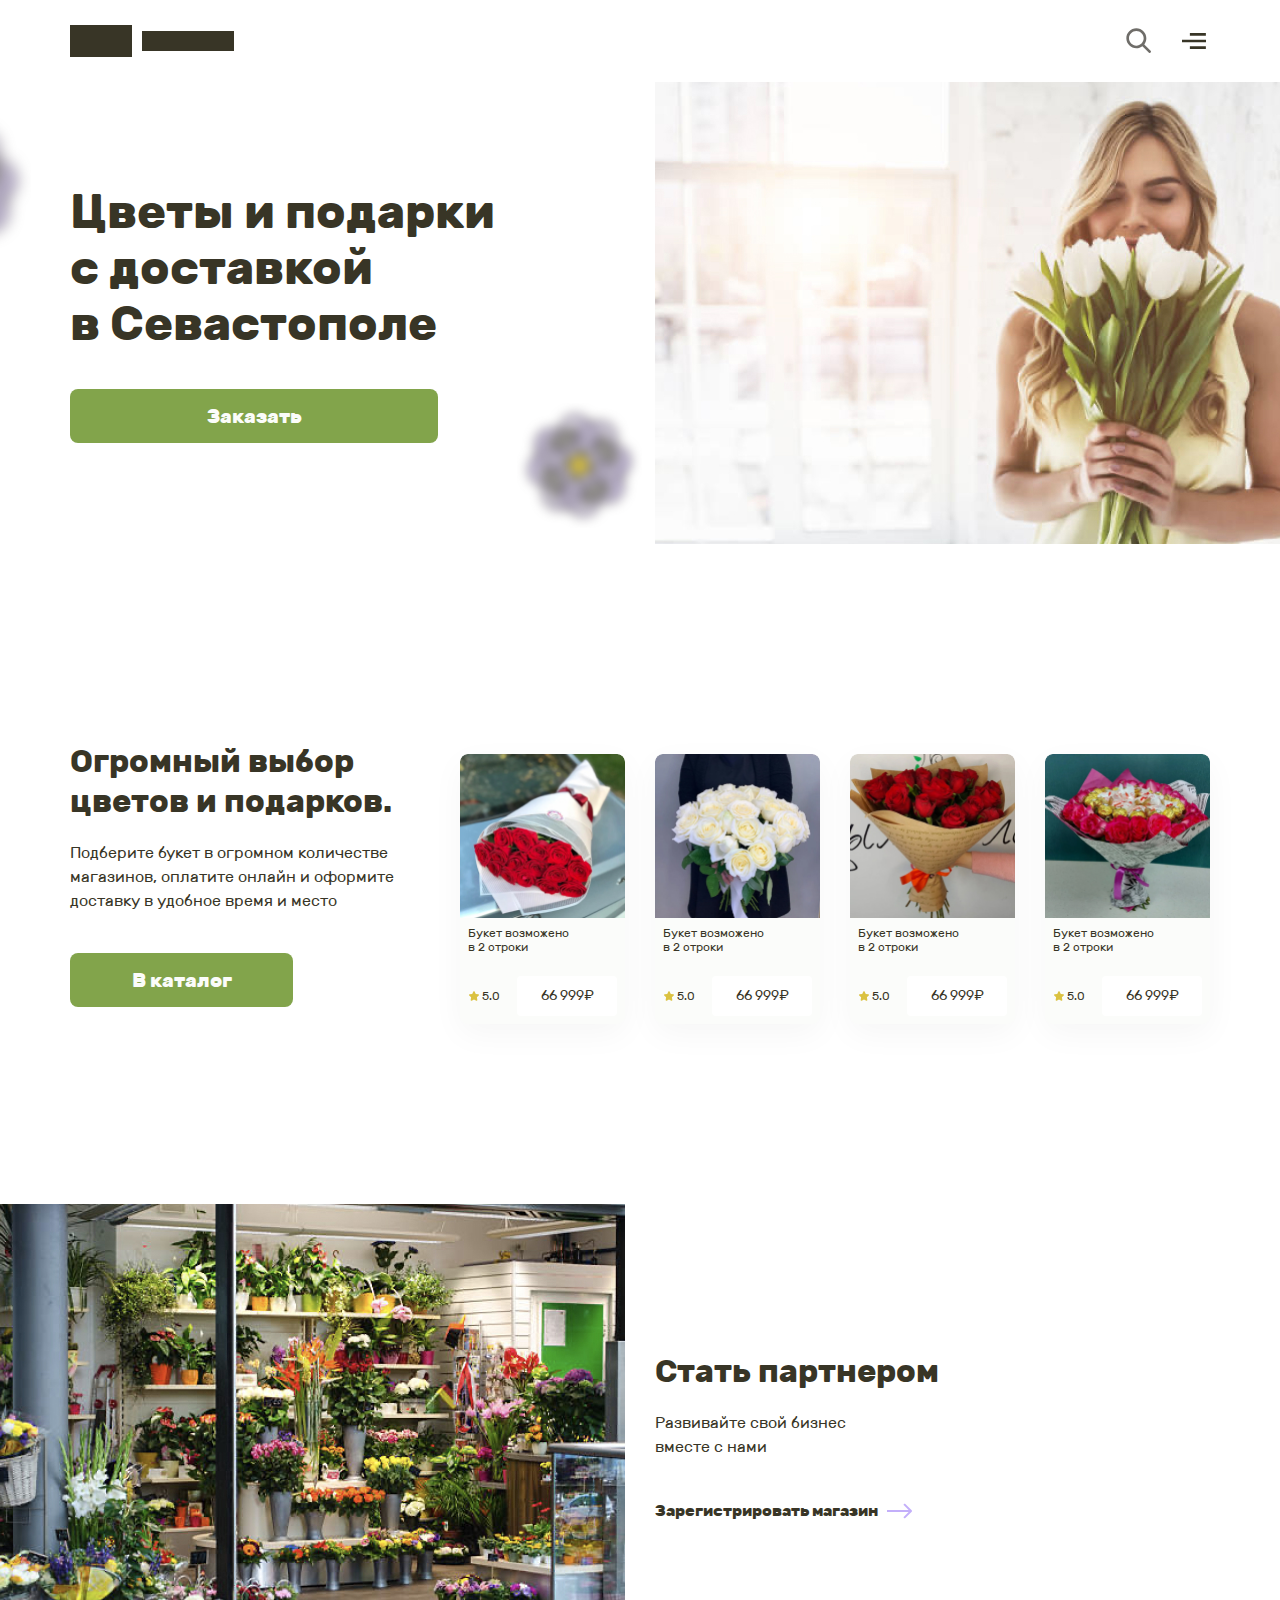
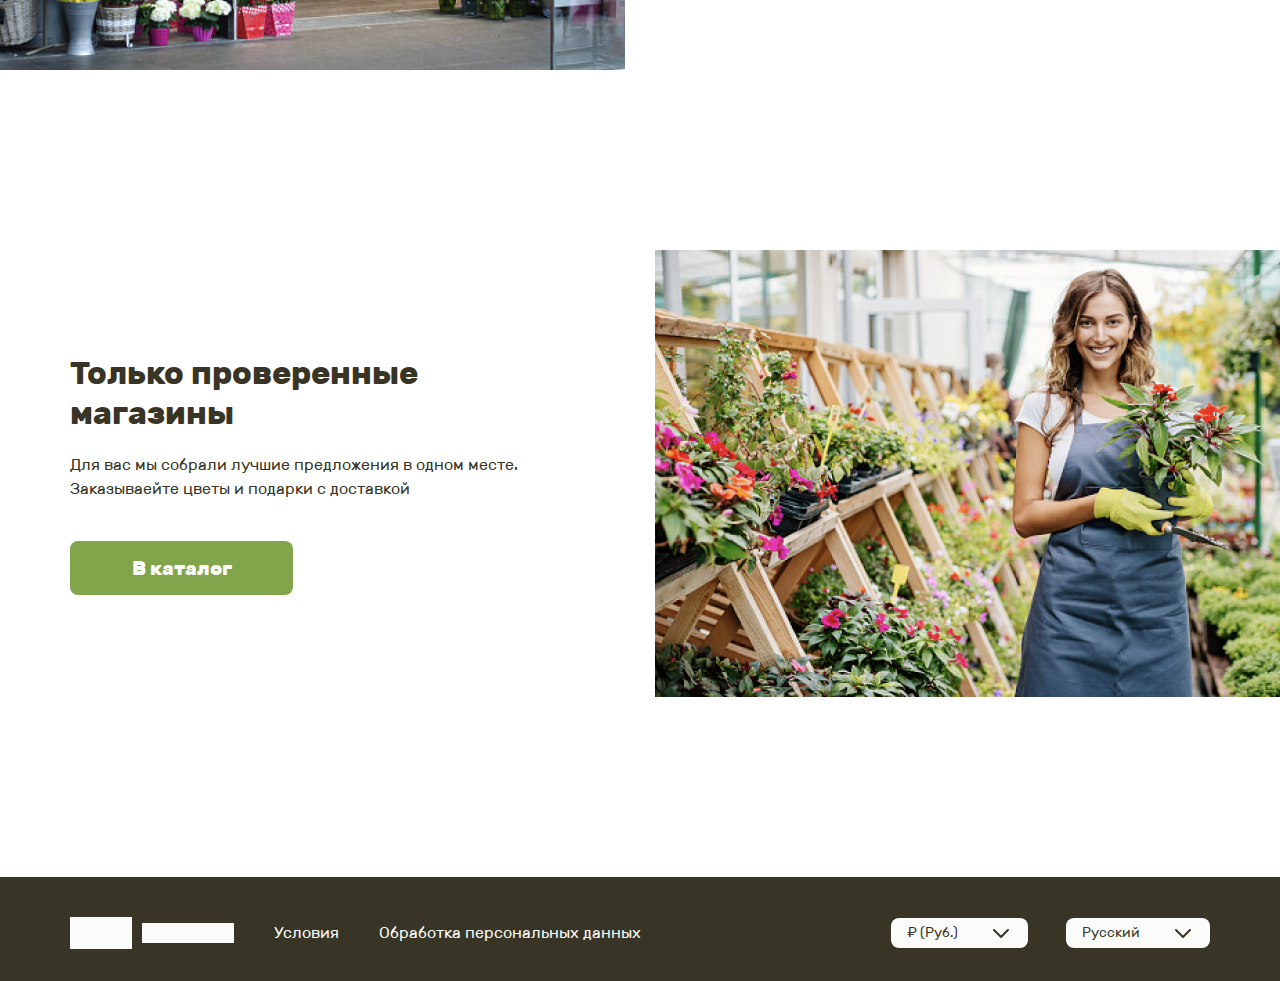
==== index.html @ 06a358cb "Add files via upload" ====
<!DOCTYPE html>
<!--[if lt IE 7]><html lang="ru" class="lt-ie9 lt-ie8 lt-ie7"><![endif]-->
<!--[if IE 7]><html lang="ru" class="lt-ie9 lt-ie8"><![endif]-->
<!--[if IE 8]><html lang="ru" class="lt-ie9"><![endif]-->
<!--[if gt IE 8]><!-->
<html lang="ru">
<!--<![endif]-->
<head>
	<meta charset="utf-8" />
	<title>Заголовок</title>
	<meta name="description" content="" />
	<meta http-equiv="X-UA-Compatible" content="IE=edge" />
	<meta name="viewport" content="width=device-width, initial-scale=1.0" />
	<meta name="format-detection" content="telephone=no" />
	<link rel="shortcut icon" href="favicon.png" />
	<link rel="stylesheet" href="libs/bootstrap/bootstrap-grid.css" />
	<link rel="stylesheet" href="libs/fontawesome-free-5.12.0-web/css/all.min.css" />
	<link rel="stylesheet" href="libs/ion.rangeSlider-master/css/ion.rangeSlider.min.css" />
	<link rel="stylesheet" href="libs/fancybox/jquery.fancybox.css" />
	<link rel="stylesheet" href="libs/slick-1.5.9/slick/slick.css" />
	<link rel="stylesheet" href="libs/slick-1.5.9/slick/slick-theme.css" />
	<link rel="stylesheet" href="css/fonts.css" />
	<link rel="stylesheet" href="css/main.css?ver=1.1" />
	<link rel="stylesheet" href="css/media.css?ver=1.1" />
</head>
<body>

	<div class="wrapper">

		<header class="header">
			<div class="container">
				<div class="header__wrap">
					<a href="#" class="logo">
						<img src="img/logo.svg" alt="alt">
					</a>
					<div class="header__right">
						<div class="search-form">
							<button class="btn-search"></button>
							<input type="text" placeholder="Поиск" required="required">
						</div>
						<a href="#" class="btn-menu"></a>
						<div class="modal-menu">
							<div class="modal-menu__close"></div>
							<div class="modal-menu__title">Клиент</div>
							<a href="#" class="modal-menu__link"><img src="img/ic_user.svg" alt="alt">Войти/ зарегистрироваться</a>
							<div class="modal-menu__title">Магазин</div>
							<a href="#" class="modal-menu__link"><img src="img/ic_shop.svg" alt="alt">Войти как магазин</a>
							<div class="modal-menu__bottom">
								<select>
									<option value="1">₽ (Руб.)</option>
									<option value="1">$ (Дол.)</option>
									<option value="1">₽ (Руб.)</option>
									<option value="1">$ (Дол.)</option>
								</select>
								<select>
									<option value="1">Русский</option>
									<option value="1">English</option>
									<option value="1">Русский</option>
									<option value="1">English</option>
								</select>
							</div>
						</div>
					</div>
				</div>
			</div>
		</header>

		<div class="billbord">
			<div class="container">
				<div class="flower-bg">
					<img src="img/fl.svg" alt="alt">
				</div>
				<div class="row align-items-center">
					<div class="col-lg-6">
						<h1 class="title-big">Цветы и подарки с доставкой в Севастополе</h1>
						<a href="#" class="btn-main">Заказать</a>
						<div class="flower-bg flower-bg_min">
							<img src="img/fl.svg" alt="alt">
						</div>
					</div>
					<div class="col-lg-6">
						<div class="image-right">
							<img src="img/billbord.jpg" alt="alt">
						</div>
					</div>
				</div>
			</div>
		</div>

		<div class="catalog-min section-main">
			<div class="container">
				<div class="row align-items-center">
					<div class="col-lg-4">
						<h2 class="title-section">Огромный выбор цветов и подарков.</h2>
						<div class="text-section">
							<p>Подберите букет в огромном количестве магазинов, оплатите онлайн и оформите доставку в удобное время и место</p>
						</div>
						<a href="#" class="btn-main">В каталог</a>
					</div>
					<div class="col-lg-8">
						<div class="row row_catalog">
							<div class="col-lg-3 col-6">
								<a href="#" class="item-catalog">
									<span class="item-catalog__image">
										<img src="img/catalog1.jpg" alt="alt">
									</span>
									<span class="item-catalog__content">
										<span class="item-catalog__title">Букет возможено в 2 строки</span>
										<span class="item-catalog__bottom">
											<span class="item-catalog__rating"><img src="img/star.svg" alt="alt">5.0</span>
											<span class="item-catalog__price">66 999₽</span>
										</span>
									</span>
								</a>
							</div>
							<div class="col-lg-3 col-6">
								<a href="#" class="item-catalog">
									<span class="item-catalog__image">
										<img src="img/catalog2.jpg" alt="alt">
									</span>
									<span class="item-catalog__content">
										<span class="item-catalog__title">Букет возможено в 2 строки</span>
										<span class="item-catalog__bottom">
											<span class="item-catalog__rating"><img src="img/star.svg" alt="alt">5.0</span>
											<span class="item-catalog__price">66 999₽</span>
										</span>
									</span>
								</a>
							</div>
							<div class="col-lg-3 col-6">
								<a href="#" class="item-catalog">
									<span class="item-catalog__image">
										<img src="img/catalog3.jpg" alt="alt">
									</span>
									<span class="item-catalog__content">
										<span class="item-catalog__title">Букет возможено в 2 строки</span>
										<span class="item-catalog__bottom">
											<span class="item-catalog__rating"><img src="img/star.svg" alt="alt">5.0</span>
											<span class="item-catalog__price">66 999₽</span>
										</span>
									</span>
								</a>
							</div>
							<div class="col-lg-3 col-6">
								<a href="#" class="item-catalog">
									<span class="item-catalog__image">
										<img src="img/catalog4.jpg" alt="alt">
									</span>
									<span class="item-catalog__content">
										<span class="item-catalog__title">Букет возможено в 2 строки</span>
										<span class="item-catalog__bottom">
											<span class="item-catalog__rating"><img src="img/star.svg" alt="alt">5.0</span>
											<span class="item-catalog__price">66 999₽</span>
										</span>
									</span>
								</a>
							</div>
						</div>
					</div>
				</div>
			</div>
		</div>

		<div class="partners section-main">
			<div class="container">
				<div class="row align-items-center">
					<div class="col-lg-6">
						<div class="image-left">
							<img src="img/section3.jpg" alt="alt">
						</div>
					</div>
					<div class="col-lg-6">
						<div class="title-section">Стать партнером</div>
						<div class="text-section">
							<p>Развивайте свой бизнес вместе с нами</p>
						</div>
						<a href="#" class="link-more">Зарегистрировать магазин <img src="img/arrow_right.svg" alt="alt"></a>
					</div>
				</div>
			</div>
		</div>

		<div class="shops section-main">
			<div class="container">
				<div class="row align-items-center">
					<div class="col-lg-6">
						<div class="title-section">Только проверенные магазины</div>
						<div class="text-section">
							<p>Для вас мы собрали лучшие предложения в одном месте. Заказываейте цветы и подарки с доставкой</p>
						</div>
						<a href="#" class="btn-main">В каталог</a>
					</div>
					<div class="col-lg-6">
						<div class="image-right">
							<img src="img/section4.jpg" alt="alt">
						</div>
					</div>
				</div>
			</div>
		</div>

		<footer class="footer">
			<div class="container">
				<div class="footer__wrap">
					<div class="footer__left">
						<a href="#" class="logo">
							<img src="img/logo2.svg" alt="alt">
						</a>
						<ul class="footer__nav">
							<li><a href="#">Условия</a></li>
							<li><a href="#">Обработка персональных данных</a></li>
						</ul>
					</div>
					<div class="footer__right">
						<select>
							<option value="1">₽ (Руб.)</option>
							<option value="1">$ (Дол.)</option>
							<option value="1">₽ (Руб.)</option>
							<option value="1">$ (Дол.)</option>
						</select>
						<select>
							<option value="1">Русский</option>
							<option value="1">English</option>
							<option value="1">Русский</option>
							<option value="1">English</option>
						</select>
					</div>
				</div>
			</div>
		</footer>
		
	</div>

	<!--[if lt IE 9]>
	<script src="libs/html5shiv/es5-shim.min.js"></script>
	<script src="libs/html5shiv/html5shiv.min.js"></script>
	<script src="libs/html5shiv/html5shiv-printshiv.min.js"></script>
	<script src="libs/respond/respond.min.js"></script>
<![endif]-->
<script src="libs/jquery/jquery-1.11.1.min.js"></script>
<script src="libs/jquery-mousewheel/jquery.mousewheel.min.js"></script>
<script src="libs/fancybox/jquery.fancybox.pack.js"></script>
<script src="libs/slick-1.5.9/slick/slick.min.js"></script>
<script src="libs/scroll2id/PageScroll2id.min.js"></script>
<script src="libs/mask/jquery.maskedinput.js"></script>
<script src="libs/ion.rangeSlider-master/js/ion.rangeSlider.min.js"></script>
<script src="libs/jQueryFormStyler-master/jquery.formstyler.min.js"></script>
<script src="js/common.js?ver=1.1"></script>
<!-- Yandex.Metrika counter --><!-- /Yandex.Metrika counter -->
<!-- Google Analytics counter --><!-- /Google Analytics counter -->
</body>
</html>
---- libs/ion.rangeSlider-master/css/ion.rangeSlider.min.css ----
/*!Ion.RangeSlider, 2.3.1, © Denis Ineshin, 2010 - 2019, IonDen.com, Build date: 2019-12-19 16:51:02*/.irs{position:relative;display:block;-webkit-touch-callout:none;-webkit-user-select:none;-khtml-user-select:none;-moz-user-select:none;-ms-user-select:none;user-select:none;font-size:12px;font-family:Arial,sans-serif}.irs-line{position:relative;display:block;overflow:hidden;outline:none !important}.irs-bar{position:absolute;display:block;left:0;width:0}.irs-shadow{position:absolute;display:none;left:0;width:0}.irs-handle{position:absolute;display:block;box-sizing:border-box;cursor:default;z-index:1}.irs-handle.type_last{z-index:2}.irs-min,.irs-max{position:absolute;display:block;cursor:default}.irs-min{left:0}.irs-max{right:0}.irs-from,.irs-to,.irs-single{position:absolute;display:block;top:0;left:0;cursor:default;white-space:nowrap}.irs-grid{position:absolute;display:none;bottom:0;left:0;width:100%;height:20px}.irs-with-grid .irs-grid{display:block}.irs-grid-pol{position:absolute;top:0;left:0;width:1px;height:8px;background:#000}.irs-grid-pol.small{height:4px}.irs-grid-text{position:absolute;bottom:0;left:0;white-space:nowrap;text-align:center;font-size:9px;line-height:9px;padding:0 3px;color:#000}.irs-disable-mask{position:absolute;display:block;top:0;left:-1%;width:102%;height:100%;cursor:default;background:rgba(0,0,0,0);z-index:2}.lt-ie9 .irs-disable-mask{background:#000;filter:alpha(opacity=0);cursor:not-allowed}.irs-disabled{opacity:.4}.irs-hidden-input{position:absolute !important;display:block !important;top:0 !important;left:0 !important;width:0 !important;height:0 !important;font-size:0 !important;line-height:0 !important;padding:0 !important;margin:0 !important;overflow:hidden;outline:none !important;z-index:-9999 !important;background:none !important;border-style:solid !important;border-color:transparent !important}.irs--flat{height:40px}.irs--flat.irs-with-grid{height:60px}.irs--flat .irs-line{top:25px;height:12px;background-color:#e1e4e9;border-radius:4px}.irs--flat .irs-bar{top:25px;height:12px;background-color:#ed5565}.irs--flat .irs-bar--single{border-radius:4px 0 0 4px}.irs--flat .irs-shadow{height:1px;bottom:16px;background-color:#e1e4e9}.irs--flat .irs-handle{top:22px;width:16px;height:18px;background-color:transparent}.irs--flat .irs-handle>i:first-child{position:absolute;display:block;top:0;left:50%;width:2px;height:100%;margin-left:-1px;background-color:#da4453}.irs--flat .irs-handle.state_hover>i:first-child,.irs--flat .irs-handle:hover>i:first-child{background-color:#a43540}.irs--flat .irs-min,.irs--flat .irs-max{top:0;padding:1px 3px;color:#999;font-size:10px;line-height:1.333;text-shadow:none;background-color:#e1e4e9;border-radius:4px}.irs--flat .irs-from,.irs--flat .irs-to,.irs--flat .irs-single{color:white;font-size:10px;line-height:1.333;text-shadow:none;padding:1px 5px;background-color:#ed5565;border-radius:4px}.irs--flat .irs-from:before,.irs--flat .irs-to:before,.irs--flat .irs-single:before{position:absolute;display:block;content:"";bottom:-6px;left:50%;width:0;height:0;margin-left:-3px;overflow:hidden;border:3px solid transparent;border-top-color:#ed5565}.irs--flat .irs-grid-pol{background-color:#e1e4e9}.irs--flat .irs-grid-text{color:#999}.irs--big{height:55px}.irs--big.irs-with-grid{height:70px}.irs--big .irs-line{top:33px;height:12px;background-color:white;background:linear-gradient(to bottom, #ddd -50%, white 150%);border:1px solid #ccc;border-radius:12px}.irs--big .irs-bar{top:33px;height:12px;background-color:#92bce0;border:1px solid #428bca;background:linear-gradient(to bottom, #ffffff 0%, #428bca 30%, #b9d4ec 100%);box-shadow:inset 0 0 1px 1px rgba(255,255,255,0.5)}.irs--big .irs-bar--single{border-radius:12px 0 0 12px}.irs--big .irs-shadow{height:1px;bottom:16px;background-color:rgba(66,139,202,0.5)}.irs--big .irs-handle{top:25px;width:30px;height:30px;border:1px solid rgba(0,0,0,0.3);background-color:#cbcfd5;background:linear-gradient(to bottom, white 0%, #B4B9BE 30%, white 100%);box-shadow:1px 1px 2px rgba(0,0,0,0.2),inset 0 0 3px 1px white;border-radius:30px}.irs--big .irs-handle.state_hover,.irs--big .irs-handle:hover{border-color:rgba(0,0,0,0.45);background-color:#939ba7;background:linear-gradient(to bottom, white 0%, #919BA5 30%, white 100%)}.irs--big .irs-min,.irs--big .irs-max{top:0;padding:1px 5px;color:white;text-shadow:none;background-color:#9f9f9f;border-radius:3px}.irs--big .irs-from,.irs--big .irs-to,.irs--big .irs-single{color:white;text-shadow:none;padding:1px 5px;background-color:#428bca;background:linear-gradient(to bottom, #428bca 0%, #3071a9 100%);border-radius:3px}.irs--big .irs-grid-pol{background-color:#428bca}.irs--big .irs-grid-text{color:#428bca}.irs--modern{height:55px}.irs--modern.irs-with-grid{height:55px}.irs--modern .irs-line{top:25px;height:5px;background-color:#d1d6e0;background:linear-gradient(to bottom, #e0e4ea 0%, #d1d6e0 100%);border:1px solid #a3adc1;border-bottom-width:0;border-radius:5px}.irs--modern .irs-bar{top:25px;height:5px;background:#20b426;background:linear-gradient(to bottom, #20b426 0%, #18891d 100%)}.irs--modern .irs-bar--single{border-radius:5px 0 0 5px}.irs--modern .irs-shadow{height:1px;bottom:21px;background-color:rgba(209,214,224,0.5)}.irs--modern .irs-handle{top:37px;width:12px;height:13px;border:1px solid #a3adc1;border-top-width:0;box-shadow:1px 1px 1px rgba(0,0,0,0.1);border-radius:0 0 3px 3px}.irs--modern .irs-handle>i:nth-child(1){position:absolute;display:block;top:-4px;left:1px;width:6px;height:6px;border:1px solid #a3adc1;background:white;transform:rotate(45deg)}.irs--modern .irs-handle>i:nth-child(2){position:absolute;display:block;box-sizing:border-box;top:0;left:0;width:10px;height:12px;background:#e9e6e6;background:linear-gradient(to bottom, white 0%, #e9e6e6 100%);border-radius:0 0 3px 3px}.irs--modern .irs-handle>i:nth-child(3){position:absolute;display:block;box-sizing:border-box;top:3px;left:3px;width:4px;height:5px;border-left:1px solid #a3adc1;border-right:1px solid #a3adc1}.irs--modern .irs-handle.state_hover,.irs--modern .irs-handle:hover{border-color:#7685a2;background:#c3c7cd;background:linear-gradient(to bottom, #ffffff 0%, #919ba5 30%, #ffffff 100%)}.irs--modern .irs-handle.state_hover>i:nth-child(1),.irs--modern .irs-handle:hover>i:nth-child(1){border-color:#7685a2}.irs--modern .irs-handle.state_hover>i:nth-child(3),.irs--modern .irs-handle:hover>i:nth-child(3){border-color:#48536a}.irs--modern .irs-min,.irs--modern .irs-max{top:0;font-size:10px;line-height:1.333;text-shadow:none;padding:1px 5px;color:white;background-color:#d1d6e0;border-radius:5px}.irs--modern .irs-from,.irs--modern .irs-to,.irs--modern .irs-single{font-size:10px;line-height:1.333;text-shadow:none;padding:1px 5px;background-color:#20b426;color:white;border-radius:5px}.irs--modern .irs-from:before,.irs--modern .irs-to:before,.irs--modern .irs-single:before{position:absolute;display:block;content:"";bottom:-6px;left:50%;width:0;height:0;margin-left:-3px;overflow:hidden;border:3px solid transparent;border-top-color:#20b426}.irs--modern .irs-grid{height:25px}.irs--modern .irs-grid-pol{background-color:#dedede}.irs--modern .irs-grid-text{color:silver;font-size:13px}.irs--sharp{height:50px;font-size:12px;line-height:1}.irs--sharp.irs-with-grid{height:57px}.irs--sharp .irs-line{top:30px;height:2px;background-color:black;border-radius:2px}.irs--sharp .irs-bar{top:30px;height:2px;background-color:#ee22fa}.irs--sharp .irs-bar--single{border-radius:2px 0 0 2px}.irs--sharp .irs-shadow{height:1px;bottom:21px;background-color:rgba(0,0,0,0.5)}.irs--sharp .irs-handle{top:25px;width:10px;height:10px;background-color:#a804b2}.irs--sharp .irs-handle>i:first-child{position:absolute;display:block;top:100%;left:0;width:0;height:0;border:5px solid transparent;border-top-color:#a804b2}.irs--sharp .irs-handle.state_hover,.irs--sharp .irs-handle:hover{background-color:black}.irs--sharp .irs-handle.state_hover>i:first-child,.irs--sharp .irs-handle:hover>i:first-child{border-top-color:black}.irs--sharp .irs-min,.irs--sharp .irs-max{color:white;font-size:14px;line-height:1;top:0;padding:3px 4px;opacity:.4;background-color:#a804b2;border-radius:2px}.irs--sharp .irs-from,.irs--sharp .irs-to,.irs--sharp .irs-single{font-size:14px;line-height:1;text-shadow:none;padding:3px 4px;background-color:#a804b2;color:white;border-radius:2px}.irs--sharp .irs-from:before,.irs--sharp .irs-to:before,.irs--sharp .irs-single:before{position:absolute;display:block;content:"";bottom:-6px;left:50%;width:0;height:0;margin-left:-3px;overflow:hidden;border:3px solid transparent;border-top-color:#a804b2}.irs--sharp .irs-grid{height:25px}.irs--sharp .irs-grid-pol{background-color:#dedede}.irs--sharp .irs-grid-text{color:silver;font-size:13px}.irs--round{height:50px}.irs--round.irs-with-grid{height:65px}.irs--round .irs-line{top:36px;height:4px;background-color:#dee4ec;border-radius:4px}.irs--round .irs-bar{top:36px;height:4px;background-color:#006cfa}.irs--round .irs-bar--single{border-radius:4px 0 0 4px}.irs--round .irs-shadow{height:4px;bottom:21px;background-color:rgba(222,228,236,0.5)}.irs--round .irs-handle{top:26px;width:24px;height:24px;border:4px solid #006cfa;background-color:white;border-radius:24px;box-shadow:0 1px 3px rgba(0,0,255,0.3)}.irs--round .irs-handle.state_hover,.irs--round .irs-handle:hover{background-color:#f0f6ff}.irs--round .irs-min,.irs--round .irs-max{color:#333;font-size:14px;line-height:1;top:0;padding:3px 5px;background-color:rgba(0,0,0,0.1);border-radius:4px}.irs--round .irs-from,.irs--round .irs-to,.irs--round .irs-single{font-size:14px;line-height:1;text-shadow:none;padding:3px 5px;background-color:#006cfa;color:white;border-radius:4px}.irs--round .irs-from:before,.irs--round .irs-to:before,.irs--round .irs-single:before{position:absolute;display:block;content:"";bottom:-6px;left:50%;width:0;height:0;margin-left:-3px;overflow:hidden;border:3px solid transparent;border-top-color:#006cfa}.irs--round .irs-grid{height:25px}.irs--round .irs-grid-pol{background-color:#dedede}.irs--round .irs-grid-text{color:silver;font-size:13px}.irs--square{height:50px}.irs--square.irs-with-grid{height:60px}.irs--square .irs-line{top:31px;height:4px;background-color:#dedede}.irs--square .irs-bar{top:31px;height:4px;background-color:black}.irs--square .irs-shadow{height:2px;bottom:21px;background-color:#dedede}.irs--square .irs-handle{top:25px;width:16px;height:16px;border:3px solid black;background-color:white;-webkit-transform:rotate(45deg);-ms-transform:rotate(45deg);transform:rotate(45deg)}.irs--square .irs-handle.state_hover,.irs--square .irs-handle:hover{background-color:#f0f6ff}.irs--square .irs-min,.irs--square .irs-max{color:#333;font-size:14px;line-height:1;top:0;padding:3px 5px;background-color:rgba(0,0,0,0.1)}.irs--square .irs-from,.irs--square .irs-to,.irs--square .irs-single{font-size:14px;line-height:1;text-shadow:none;padding:3px 5px;background-color:black;color:white}.irs--square .irs-grid{height:25px}.irs--square .irs-grid-pol{background-color:#dedede}.irs--square .irs-grid-text{color:silver;font-size:11px}
---- css/fonts.css ----
@font-face {
font-family: 'Rubik';
src: url('../fonts/Rubik-Regular.eot');
src: url('../fonts/Rubik-Regular.eot?#iefix') format('embedded-opentype'),
url('../fonts/Rubik-Regular.woff') format('woff'),
url('../fonts/Rubik-Regular.ttf') format('truetype');
font-weight: normal;
font-style: normal;
}
@font-face {
font-family: 'Rubik';
src: url('../fonts/Rubik-Light.eot');
src: url('../fonts/Rubik-Light.eot?#iefix') format('embedded-opentype'),
url('../fonts/Rubik-Light.woff') format('woff'),
url('../fonts/Rubik-Light.ttf') format('truetype');
font-weight: 300;
font-style: normal;
}
@font-face {
font-family: 'Rubik';
src: url('../fonts/Rubik-Medium.eot');
src: url('../fonts/Rubik-Medium.eot?#iefix') format('embedded-opentype'),
url('../fonts/Rubik-Medium.woff') format('woff'),
url('../fonts/Rubik-Medium.ttf') format('truetype');
font-weight: 500;
font-style: normal;
}
@font-face {
font-family: 'Rubik';
src: url('../fonts/Rubik-Bold.eot');
src: url('../fonts/Rubik-Bold.eot?#iefix') format('embedded-opentype'),
url('../fonts/Rubik-Bold.woff') format('woff'),
url('../fonts/Rubik-Bold.ttf') format('truetype');
font-weight: 700;
font-style: normal;
}

@font-face {
font-family: 'Rubik';
src: url('../fonts/Rubik-Black.eot');
src: url('../fonts/Rubik-Black.eot?#iefix') format('embedded-opentype'),
url('../fonts/Rubik-Black.woff') format('woff'),
url('../fonts/Rubik-Black.ttf') format('truetype');
font-weight: 800;
font-style: normal;
}
---- css/main.css ----
*::-webkit-input-placeholder {
	color: #666;
	opacity: 1;
}
*:-moz-placeholder {
	color: #666;
	opacity: 1;
}
*::-moz-placeholder {
	color: #666;
	opacity: 1;
}
*:-ms-input-placeholder {
	color: #666;
	opacity: 1;
}

body input:focus:required:invalid,
body textarea:focus:required:invalid {
	
}
body input:required:valid,
body textarea:required:valid {
	
}
body {
	font-family: 'Rubik';
	font-size: 16px; 
	line-height: 24px;
color: #383526;
	overflow-x: hidden;
	margin: 0;
	background-color: #fff;
}
button {
	cursor: pointer;
}
h1,h2,h3,h4,h5,h6 {
	padding: 0;
	margin: 0;
	font-weight: normal;
}
.wrapper {
	overflow: hidden;
}
a {
	text-decoration: none;
	outline: none;
}
* {
	outline: none !important;
}
ul {
	padding: 0;
	margin: 0;
}
ul li {
	list-style-type: none;
	outline: none;
}
img {
	outline: none;
	display: block;
}
p {
	padding: 0;
	margin: 0;
}

.title-big {
	font-size: 48px;
line-height: 56px;
font-weight: 700;
}
.btn-main {
	font-size: 20px;
line-height: 28px;
color: #FBFCFA;
font-weight: 700;
border: none;
min-width: 223px;
font-family: 'Rubik';
	height: 54px;
	padding: 0 40px;
	display: inline-flex;
	align-items: center;
	justify-content: center;
	text-align: center;
	background-color: #82A44B;
	transition: all 0.3s;
	border-radius: 8px;
}
.btn-main:hover {
	    background-color: #587825;
}
.billbord .btn-main {
	width: 368px;
	margin-top: 37px;
	max-width: 100%;
}
.logo {
	display: inline-block;
}
.logo img {
	max-width: 164px;
	height: auto;
	display: block;
}
.header {
	padding: 25px 0;
}
.header__wrap {
	display: flex;
	align-items: center;
	justify-content: space-between;
}
.btn-search {
	width: 32px;
	height: 32px;
	background-color: transparent;
	border: none;
	display: inline-block;
	background-image: url(../img/search.svg);
	background-repeat: no-repeat;
	background-position: center;
}
.btn-menu {
	width: 32px;
	height: 32px;
	margin-left: 23px;
	background-image: url(../img/menu.svg);
	background-repeat: no-repeat;
	background-position: center;
}
.header__right {
	display: flex;
	align-items: center;
	justify-content: flex-end;
}
.billbord .container {
	position: relative;
}
.flower-bg {
	position: absolute;
	right: 100%;
top: 25px;
    margin-right: 24px;
    z-index: -1;
}
.flower-bg_min {
    right: -18px;
    bottom: -101px;
	top: auto;
	transform: scale(0.8);
	margin: 0;
}
.section-main {
	padding-top: 180px;
}
.title-section {
	font-size: 32px;
line-height: 40px;
margin-bottom: 20px;
font-weight: 700;
}
.item-catalog {
		font-size: 12px;
line-height: 14px;
	display: block;
	min-height: 100%;
	background: #FBFCFA;
	border-radius: 8px;
	color: #383526;
	box-shadow: 0px 10px 33px rgba(0, 0, 0, 0.04);
	transition: all 0.3s;
}
.item-catalog:hover {
	background-color: #fff;
	box-shadow: 0px 10px 33px rgba(0, 0, 0, 0.1);
}
.item-catalog__image {
	height: 164px;
	display: block;
	border-radius: 8px 8px 0px 0px;
}
.item-catalog__image img {
	width: 100%;
	height: 100%;
	object-fit: cover;
	border-radius: 8px 8px 0px 0px;
	font-family: 'object-fit: cover;';
	-webkit-transition: all 0.3s; 
	-o-transition: all 0.3s;
	transition: all 0.3s;
}
.item-catalog__content {
	padding: 8px;
	display: block;
}
.item-catalog__title {
margin-bottom: 22px;
	display: block;
}
.item-catalog__rating {
display: flex;
align-items: center;
}
.item-catalog__rating img {
	margin-right: 2px;
}
.item-catalog__price {
	font-size: 14px;
line-height: 14px;
width: 100px;
height: 40px;
text-align: center;
background: #FFFFFF;
border-radius: 4px;
display: inline-flex;
align-items: center;
justify-content: center;
text-align: center;
}
.item-catalog__bottom {
	display: flex;
	align-items: center;
	justify-content: space-between;
}
.row_catalog > div {
	margin-top: 30px;
}
.image-left {
	display: flex;
	justify-content: flex-end;
}
.link-more {
	font-weight: 700;
	color: #383526;
	transition: all 0.3s;
	display: inline-flex;
	align-items: center;
}
.link-more img {
	margin-left: 9px;
	transition: all 0.3s;
}
.link-more:hover img {
	transform: translateX(7px);
}
.text-section {
	margin-bottom: 40px;
}
.partners .text-section {
	max-width: 228px;
}
.shops .title-section {
	max-width: 370px;
}
.footer {
	padding-top: 40px;
	padding-bottom: 32px;
	margin-top: 180px;
	color: #FBFCFA;
	background-color: #383526;
}
.footer__wrap {
	display: flex;
	align-items: center;
	justify-content: space-between;
}
.footer__nav {
	display: flex;
	align-items: center;
	flex-wrap: wrap;
}
.footer__nav li {
	margin-left: 40px;
}
.footer__nav a {
color: #FBFCFA;
transition: all 0.3s;
}
.footer__left {
display: flex;
align-items: center;
}
.jq-selectbox__select-text {
	font-size: 14px;
line-height: 14px;
padding: 8px 16px;
padding-right: 70px;
color: #383526;
	background: #FBFCFA;
	cursor: pointer;
border-radius: 8px;
	white-space: nowrap;
}
.jq-selectbox__trigger {
	width: 24px;
	height: 24px;
	right: 15px;
	top: 0;
	bottom: 0;
	margin: auto;
	cursor: pointer;
	background-image: url(../img/arrow.svg);
	position: absolute;
	background-repeat: no-repeat;
	transition: all 0.3s;
}
select {
	opacity: 0;
}
.footer__right .jqselect {
	margin-right: 34px;
}
.footer__right .jqselect:last-child {
	margin-right: 0;
}
.jq-selectbox__dropdown {
	width: 100%;
	font-size: 14px;
	background-color: #fff;
	border-radius: 8px;
	color: #383526;
}
.jq-selectbox__dropdown li {
	padding: 5px 16px;
	cursor: pointer;
}
.search-form {
	width: 32px;
	height: 32px;
	position: relative;
}
.search-form input {
	top: 0;
	right: 0;
	width: 32px;
	height: 32px;
	opacity: 0;
	border: none;
	padding-left: 15px;
	padding-right: 40px;
	border-bottom: 2px solid #6F6D69;
	position: absolute;
	transition: all 0.3s;
}
.search-form .btn-search {
	position: relative;
	z-index: 3;
}
.search-form input:focus,
.search-form .btn-search:focus + input {
	width: 260px;
	opacity: 1;
}
.shops .text-section {
	max-width: 470px;
}
.modal-menu {
	padding: 25px 28px;
	width: 452px;
	font-size: 24px;
line-height: 32px;
	max-width: 100%;
	position: absolute;
	z-index: 10;
	top: 0;
	right: 0;
	display: none;
	background: #FBFCFA;
box-shadow: 0px 0px 20px rgba(0, 0, 0, 0.06), 0px 0px 11.713px rgba(0, 0, 0, 0.0455556), 0px 0px 6.37037px rgba(0, 0, 0, 0.0364444), 0px 0px 3.25px rgba(0, 0, 0, 0.03), 0px 0px 1.62963px rgba(0, 0, 0, 0.0235556), 0px 0px 0.787037px rgba(0, 0, 0, 0.0144444);
}
.header__wrap {
	position: relative;
}
.modal-menu__title {
margin-bottom: 16px;
margin-top: 32px;
font-weight: 700;
color: #6F6D69;
}
.modal-menu__link {
	color: #383526;
	font-weight: 700;
	display: inline-flex;
	align-items: center;
}
.modal-menu__link img {
	margin-right: 8px;
}
.modal-menu .jq-selectbox__select-text {
	color: #FBFCFA;
	background: #383526;
}
.modal-menu .jq-selectbox__trigger {
	background-image: url(../img/arrow2.svg);
}
.modal-menu__bottom {
	margin-top: 100px;
	max-width: 360px;
	display: flex;
	align-items: center;
	justify-content: space-between;
}
.modal-menu__close {
	width: 32px;
	height: 32px;
	background-image: url(../img/close.svg);
	background-repeat: no-repeat;
	background-position: center;
	cursor: pointer;
}
.modal-menu .jq-selectbox__dropdown {
	background-color: #383526;
	color: #fff;
}
.sidebar-filter {
	padding: 24px 16px;
	background: #FBFCFA;
box-shadow: 0px 0px 20px rgba(0, 0, 0, 0.06), 0px 0px 11.713px rgba(0, 0, 0, 0.0455556), 0px 0px 6.37037px rgba(0, 0, 0, 0.0364444), 0px 0px 3.25px rgba(0, 0, 0, 0.03), 0px 0px 1.62963px rgba(0, 0, 0, 0.0235556), 0px 0px 0.787037px rgba(0, 0, 0, 0.0144444);
border-radius: 8px;
}
.catalog {
	padding-top: 50px;
}
.catalog .item-catalog__image {
	height: 238px;
}
.catalog .row_catalog {
	margin: 0 -12px;
}
.catalog .row_catalog > div {
	padding: 0 12px;
	margin-bottom: 30px;
	margin-top: 0;
}
.tabs-sidebar {
	font-size: 24px;
line-height: 32px;
margin-bottom: 32px;
font-weight: 700;
border-bottom: 1px solid #383526;
display: flex;
align-items: center;
text-align: center;
}
.tabs-sidebar li {
	flex: 1;
}
.tabs-sidebar a {
	padding-bottom: 10px;
	color: #6F6D69;
	display: block;
	transition: all 0.3s;
}
.tabs-sidebar .active a,
.tabs-sidebar a:hover {
	color: #383526;
}
.item-filter__head {
	font-weight: 700;
	padding: 4px 14px;
	margin-bottom: 24px;
	border: 1px solid #383526;
border-radius: 8px;
	cursor: pointer;
	display: flex;
	align-items: center;
	justify-content: space-between;
}
.item-filter__arrow {
	width: 24px;
	height: 24px;
	background-image: url(../img/arrow.svg);
	background-repeat: no-repeat;
	transition: all 0.3s;
}
.item-filter.active .item-filter__arrow {
	transform: rotate(180deg);
}
.checkbox label input,
.radio label input {
	position: absolute;
	z-index: -1;
	height: 1px !important;
	width: 1px !important;
	opacity: 0 !important;
	margin: 12px 2px 0 7px !important;
}
.checkbox label span,
.radio label span {
	position: relative;
	padding: 2px 0 0 32px;
	display: flex;
	align-items: center;
	cursor: pointer;
}
.checkbox label span:before,
.radio label span:before {
	content: '';
	position: absolute;
	top: 4px;
	left: 0;
	width: 20px;
	height: 20px;
	border-radius: 50%;
	border: 1.5px solid #383526;
	transition: .2s;
}
.checkbox label span:after,
.radio label span:after {
	content: '';
	position: absolute;
    top: 10px;
    left: 6px;
    width: 8px;
    height: 8px;
	background-color: #fff;
	border-radius: 50%;
	transition: .2s;
}
.checkbox label input:checked + span:before,
.radio label input:checked + span:before {
	background-color: #383526;
}
.checkbox label span:before {
	width: 18px;
	height: 18px;
	background-image: url(../img/check.svg);
	border-radius: 0;
	background-color: transparent !important;
	border: none;
}
.checkbox label span:after {
	width: 18px;
	height: 18px;
	background-image: url(../img/check_active.svg);
	border-radius: 0;
	top: 4px;
	left: 0;
	opacity: 0;
}
.checkbox label input:checked + span::after {
	opacity: 1;
}
.item-filter .checkbox,
.item-filter .radio {
	margin-left: 16px;
	margin-bottom: 15px;
}
.item-filter__buttons {
	margin: 0 -6px;
	padding-top: 14px;
	display: flex;
	align-items: center;
}
.item-filter__buttons .btn-main {
	flex: 1;
	margin: 0 6px;
	font-size: 16px;
	height: 34px;
	padding: 0 10px;
	min-width: initial;
}
.btn-main_page {
	border: 1px solid #718140;
	background-color: #fff;
	color: #718140;
}
.btn-main_page:hover {
	color: #fff;
background: #82A44B;
border-color: #82A44B;
}
.row_types {
	margin: 0 -8px;
}
.row_types > div {
	padding: 0 8px;
}
.item-type__image {
	height: 94px;
	margin-bottom: 10px;
	display: flex;
	align-items: center;
	justify-content: center;
}
.item-type__image img {
	max-width: 100%;
	max-height: 100%;
}
.item-type__content {
	font-size: 10px;
line-height: 12px;
cursor: pointer;
color: #000;
	text-align: center;
	transition: all 0.3s;
}
.item-type__name {
	display: block;
}
.item-type label input {
	position: absolute;
	z-index: -1;
	height: 1px !important;
	width: 1px !important;
	opacity: 0 !important;
	margin: 12px 2px 0 7px !important;
}
.item-type label input:checked + .item-type__content {
	color: #82a44b;
}
.item-type {
	margin-bottom: 20px;
}
.item-filter__content {
	display: none;
}
.range-controls {
	margin-bottom: 15px;
	display: flex;
	align-items: center;
	justify-content: space-between;
}
.input-range {
	width: 45%;
	position: relative;
}
.input-range input {
	padding-left: 40px;
	height: 32px;
	width: 100%;
	background: #FBFCFA;	
	font-weight: 700;
	color: #383526;
	font-family: 'Rubik';
border: 1px solid #383526;
border-radius: 8px;
}
.input-range span {
	color: #6F6D69;
	font-weight: 700;
	    position: absolute;
    top: 0px;
    left: 16px;
    bottom: 0;
    display: flex;
    pointer-events: none;
    align-items: center;
}
.irs--flat .irs-line {
	height: 2px;
}
.irs--flat .irs-bar {
	height: 2px;
	background-color: #000;
}
.irs--flat .irs-handle {
	height: 35px;
	width: 35px;
	background: #FBFCFA;	
	top: 8px;
	border-radius: 50%;
	border: 2px #000 solid;
	cursor: pointer;
}
.irs--flat .irs-handle i {
	display: none !important;
}
.irs--flat .irs-from, .irs--flat .irs-to, .irs--flat .irs-single, .irs--flat .irs-min, .irs--flat .irs-max {
	display: none !important;
}
.radio label span img {
	margin-left: 10px;
	width: 16px;
}
.item-filter {
	margin-bottom: 20px;
}
.item-filter__content {
	padding-bottom: 20px;
}
.bottom-catalog {
	padding-left: 80px;
}
.bottom-catalog .btn-main {
	width: 100%;
}
.pager {
	margin-top: 34px;
	display: flex;
	align-items: center;
	justify-content: center;
}
.page-numbers {
	font-size: 20px;
line-height: 28px;
width: 28px;
height: 28px;
border-radius: 4px;
margin: 0 8px;
display: flex;
align-items: center;
justify-content: center;
text-align: center;
font-weight: 700;
color: #383526;
transition: all 0.3s;
}
.prev.page-numbers:hover,
.next.page-numbers:hover,
.page-numbers:hover,
.page-numbers.current {
background-color: #82A44B;
color: #fff;
}
.prev.page-numbers,
.next.page-numbers {
	width: 27px;
	height: 27px;
	font-size: 15px;
	background-color: #383526;
	border-radius: 50%;
	display: flex;
	align-items: center;
	justify-content: center;
	color: #fff;
}
.prev.page-numbers {
	margin-right: 20px;
}
.next.page-numbers {
	margin-left: 20px;
}
.tab-pane-sidebar {
	display: none;
}
.tab-pane-sidebar:first-child {
	display: block;
}
.slider-for__item {
	height: 694px;
}
.slider-nav__item img,
.slider-for__item img {
	width: 100%;
	height: 100%;
	object-fit: cover;
	font-family: 'object-fit: cover;';
	-webkit-transition: all 0.3s; 
	-o-transition: all 0.3s;
	transition: all 0.3s;
}
.slider-nav__item {
	width: 115px;
height: 115px;
margin: 0 4px;
cursor: pointer;
}
.slider-nav {
	margin: 0 -4px;
	padding-right: 45px;
	margin-top: 12px;
}
.card {
	padding-top: 30px;
}
.title-middle {
	font-size: 24px;
line-height: 32px;
padding-bottom: 16px;
font-weight: 700;
}
.title-min {
	margin-bottom: 15px;
	font-weight: 600;
}
.price-main {
	font-size: 32px;
line-height: 40px;
margin-right: 12px;
font-weight: 700;
}
.card p {
	margin-bottom: 8px;
}
.sale-price {
	top: -3px;
	position: relative;
	color: #6F6D69;
}
.line-price {
	margin-top: 40px;
	margin-bottom: 4px;
	display: flex;
	align-items: flex-end;
	flex-wrap: wrap;
}
.card .title-min {
	margin-top: 15px;
}
.card .title-min:first-of-type {
	margin-top: 0;
}
.row_card .btn-main {
	font-size: 20px;
	padding: 0 10px;
	margin-bottom: 24px;
	width: 100%;
}
.row_card {
	margin-top: 35px;
}
.quantity {
	width: 100%;
	max-width: 210px;
	height: 54px;
background: #FBFCFA;
border: 1px solid #383526;
border-radius: 8px;
	display: flex;
}
.quantity-button {
	width: 45px;
	font-size: 35px;
	font-weight: 300;
	border: none;
	flex: none;
	background-color: transparent;
	display: flex;
	font-family: 'Rubik';
	align-items: center;
	justify-content: center;
	cursor: pointer;
}
.quantity input {
	flex: 1;
	width: 100%;
	font-size: 24px;
line-height: 32px;
color: #000000;
font-weight: 700;
font-family: 'Rubik';
	border: none;
	text-align: center;
	background-color: transparent;
}

input[type=number]::-webkit-inner-spin-button,
input[type=number]::-webkit-outer-spin-button
{
	-webkit-appearance: none;
	margin: 0;
}

input[type=number]
{
	-moz-appearance: textfield;
}
.card__bottom {
	padding-top: 60px;
}
---- css/media.css ----
/*==========  Desktop First Method  ==========*/

/* Large Devices, Wide Screens */
@media only screen and (max-width : 1200px) {
.image-right img,
.image-left img {
	max-width: 500px;
}
.title-big {
    font-size: 39px;
    line-height: 43px;
    }
    .title-section {
    font-size: 28px;
    line-height: 32px;
    margin-bottom: 15px;
}
.section-main {
    padding-top: 100px;
}
.footer__nav li {
    margin-left: 25px;
}
.footer {
	margin-top: 100px;
}
} 

/* Medium Devices, Desktops */
@media only screen and (max-width : 992px) {
	.partners .row > div:first-child,
.billbord .row > div:first-child {
	order: 2;
}
.billbord .title-big {
	margin-top: 20px;
}
.flower-bg_min {
	bottom: 0;
}
.item-catalog__image {
	height: 240px;
}
.image-left {
	justify-content: flex-start;
}
.image-right,
.image-left {
	margin-top: 25px;
}
.text-section {
	margin-bottom: 20px;
}
.section-main {
	padding-top: 50px;
}
.footer {
	margin-top: 50px;
}
.footer__wrap {
	display: block;
}
.footer__right {
	margin-top: 25px;
}
.billbord .image-right {
	margin-top: 0;
}
.sidebar-filter {
    display: none;
}
.bottom-catalog {
    padding-left: 0;
}
.btn-main_filter {
    display: flex;
    width: 100%;
    justify-content: space-between;
    margin-bottom: 20px;
}
}

/* Small Devices, Tablets */
@media only screen and (max-width : 768px) {
.search-form input:focus, .search-form .btn-search:focus + input {
    width: 210px;
}
.header {
	padding: 15px 0;
}
.title-big {
    font-size: 31px;
    line-height: 38px;
}
.btn-main {
    font-size: 16px;
    line-height: 24px;
    min-width: 200px;
        height: 47px;
    padding: 0 31px;
}
.billbord .btn-main {
    width: 260px;
    margin-top: 20px;
    }
    .image-right img, .image-left img {
    	max-width: 100%;
    }
    .flower-bg {
    	display: none;
    }
    .title-section {
    font-size: 23px;
}
.item-catalog__image {
    height: 210px;
}
.footer__left {
	display: block;
}
.footer__nav li {
	margin-left: 0;
	margin-right: 25px;
}
.footer__nav {
	margin-top: 20px;
}
}

/* Extra Small Devices, Phones */
@media only screen and (max-width : 480px) {
.title-big {
    font-size: 27px;
    line-height: 36px;
}
body {
    font-size: 14px;
    line-height: 23px;
    }
    .row_catalog {
    	margin: 0 -7px;
    }
    .row_catalog > div {
    	padding: 0 7px;
    	margin-top: 20px;
    }
    .item-catalog__image {
    height: 165px;
}
.item-catalog__price {
    font-size: 13px;
    line-height: 14px;
    width: 87px;
    height: 33px;
    }
    .item-catalog__title {
    	margin-bottom: 15px;
    }
    .footer__right .jqselect {
    	margin-right: 25px;
    }
    .modal-menu {
    padding: 20px 20px;
    font-size: 16px;
    line-height: 27px;
}
.catalog .item-catalog__image {
    height: 173px;
}
.catalog .row_catalog > div {
    padding: 0 7px;
    margin-bottom: 20px;
}
.catalog .row_catalog {
    margin: 0 -7px;
}
.page-numbers {
    margin: 0 4px;
}
.prev.page-numbers {
    margin-right: 10px;
}
.next.page-numbers {
    margin-left: 10px;
}
.tabs-sidebar {
    font-size: 19px;
    line-height: 27px;
    }
}

/* Custom, iPhone Retina */
@media only screen and (max-width : 320px) {

}


/*==========  Mobile First Method  ==========*/

/* Custom, iPhone Retina */
@media only screen and (min-width : 320px) {

}

/* Extra Small Devices, Phones */
@media only screen and (min-width : 480px) {

}

/* Small Devices, Tablets */
@media only screen and (min-width : 768px) {

}

/* Medium Devices, Desktops */
@media only screen and (min-width : 992px) {
.sidebar-filter {
    display: block !important;
}
.btn-main_filter {
    display: none !important;
}
}

 /* Large Devices, Wide Screens */
@media only screen and (min-width : 1200px) {

}
@media (min-width: 1600px) {
	.container {
    max-width: 1170px;
}
}
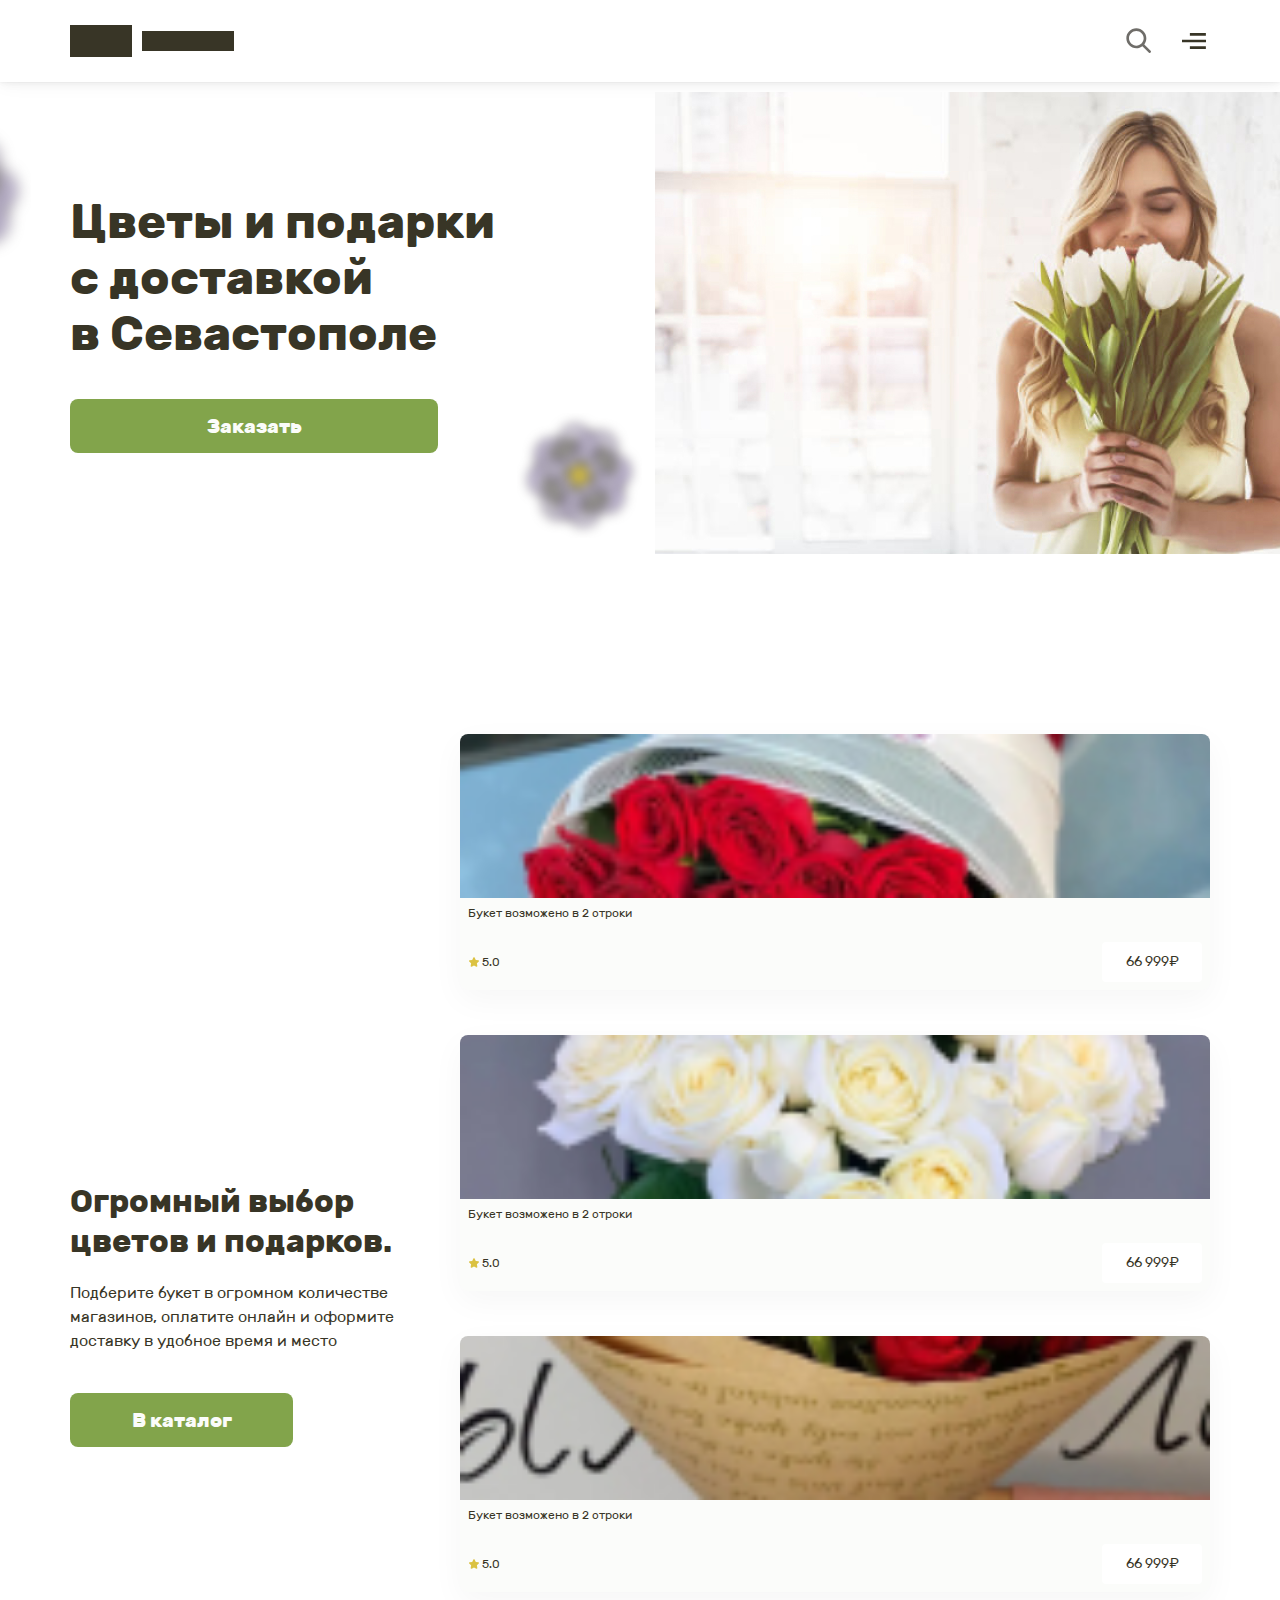
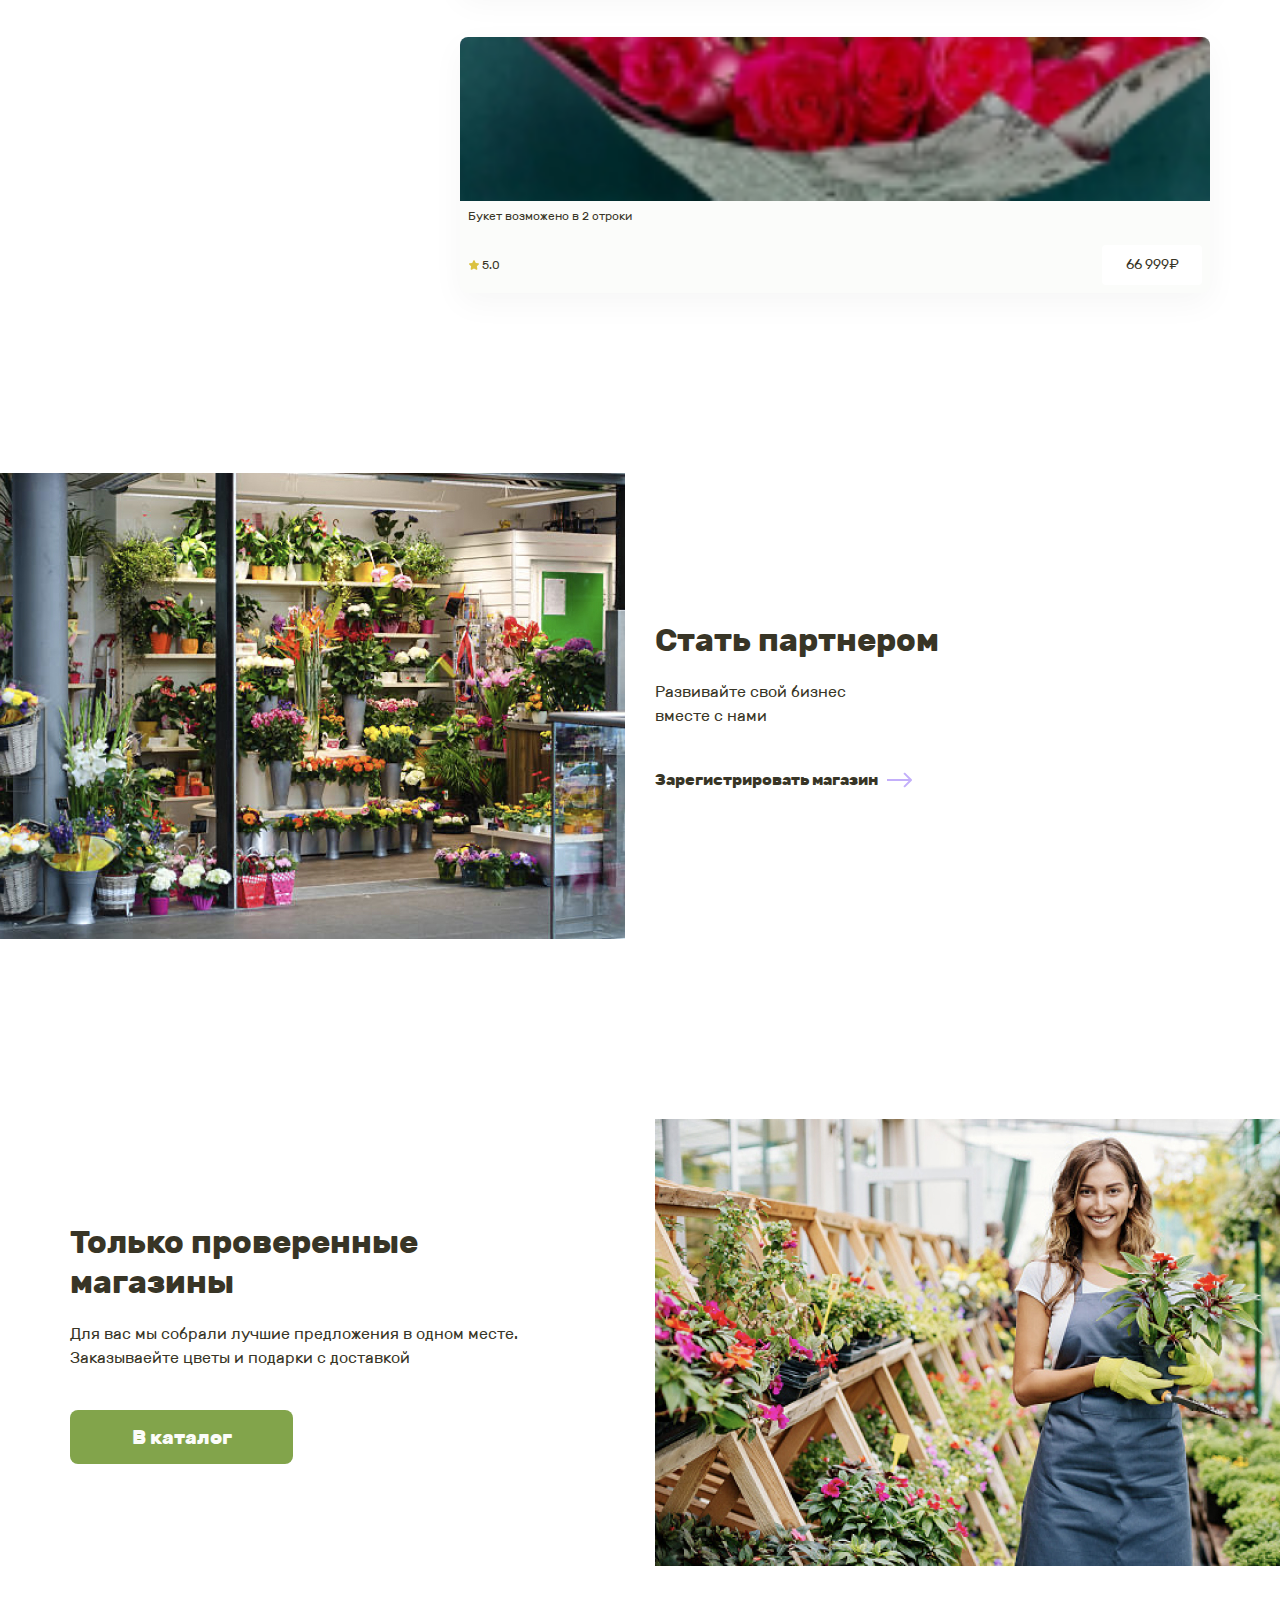
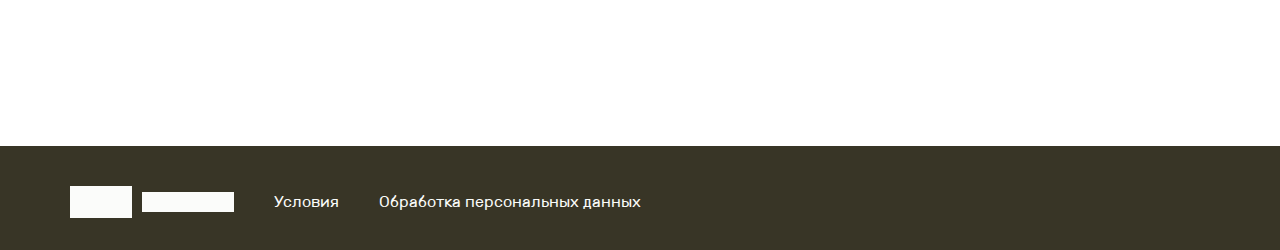
==== commit e618d644: "Add files via upload" ====
--- a/index.html
+++ b/index.html
@@ -20,8 +20,8 @@
 	<link rel="stylesheet" href="libs/slick-1.5.9/slick/slick.css" />
 	<link rel="stylesheet" href="libs/slick-1.5.9/slick/slick-theme.css" />
 	<link rel="stylesheet" href="css/fonts.css" />
-	<link rel="stylesheet" href="css/main.css?ver=1.1" />
-	<link rel="stylesheet" href="css/media.css?ver=1.1" />
+	<link rel="stylesheet" href="css/main.css?ver=1.6" />
+	<link rel="stylesheet" href="css/media.css?ver=1.6" />
 </head>
 <body>
 
@@ -29,7 +29,7 @@
 
 		<header class="header">
 			<div class="container">
-				<div class="header__wrap">
+				<div class="header__wrap"> 
 					<a href="#" class="logo">
 						<img src="img/logo.svg" alt="alt">
 					</a>
@@ -98,8 +98,8 @@
 						<a href="#" class="btn-main">В каталог</a>
 					</div>
 					<div class="col-lg-8">
-						<div class="row row_catalog">
-							<div class="col-lg-3 col-6">
+						<ul class="slider-catalog">
+							<li>
 								<a href="#" class="item-catalog">
 									<span class="item-catalog__image">
 										<img src="img/catalog1.jpg" alt="alt">
@@ -108,12 +108,12 @@
 										<span class="item-catalog__title">Букет возможено в 2 строки</span>
 										<span class="item-catalog__bottom">
 											<span class="item-catalog__rating"><img src="img/star.svg" alt="alt">5.0</span>
-											<span class="item-catalog__price">66 999₽</span>
-										</span>
-									</span>
-								</a>
-							</div>
-							<div class="col-lg-3 col-6">
+											<span class="item-catalog__price">66 999₽ <span class="btn-main">Купить</span></span>
+										</span>
+									</span>
+								</a>
+							</li>
+							<li>
 								<a href="#" class="item-catalog">
 									<span class="item-catalog__image">
 										<img src="img/catalog2.jpg" alt="alt">
@@ -122,12 +122,12 @@
 										<span class="item-catalog__title">Букет возможено в 2 строки</span>
 										<span class="item-catalog__bottom">
 											<span class="item-catalog__rating"><img src="img/star.svg" alt="alt">5.0</span>
-											<span class="item-catalog__price">66 999₽</span>
-										</span>
-									</span>
-								</a>
-							</div>
-							<div class="col-lg-3 col-6">
+											<span class="item-catalog__price">66 999₽ <span class="btn-main">Купить</span></span>
+										</span>
+									</span>
+								</a>
+							</li>
+							<li>
 								<a href="#" class="item-catalog">
 									<span class="item-catalog__image">
 										<img src="img/catalog3.jpg" alt="alt">
@@ -136,12 +136,12 @@
 										<span class="item-catalog__title">Букет возможено в 2 строки</span>
 										<span class="item-catalog__bottom">
 											<span class="item-catalog__rating"><img src="img/star.svg" alt="alt">5.0</span>
-											<span class="item-catalog__price">66 999₽</span>
-										</span>
-									</span>
-								</a>
-							</div>
-							<div class="col-lg-3 col-6">
+											<span class="item-catalog__price">66 999₽ <span class="btn-main">Купить</span></span>
+										</span>
+									</span>
+								</a>
+							</li>
+							<li>
 								<a href="#" class="item-catalog">
 									<span class="item-catalog__image">
 										<img src="img/catalog4.jpg" alt="alt">
@@ -150,12 +150,13 @@
 										<span class="item-catalog__title">Букет возможено в 2 строки</span>
 										<span class="item-catalog__bottom">
 											<span class="item-catalog__rating"><img src="img/star.svg" alt="alt">5.0</span>
-											<span class="item-catalog__price">66 999₽</span>
-										</span>
-									</span>
-								</a>
-							</div>
-						</div>
+											<span class="item-catalog__price">66 999₽ <span class="btn-main">Купить</span></span>
+										</span>
+									</span>
+								</a>
+							</li>
+						</ul>
+						<a href="#" class="btn-main">В каталог</a>
 					</div>
 				</div>
 			</div>
@@ -202,15 +203,13 @@
 		<footer class="footer">
 			<div class="container">
 				<div class="footer__wrap">
-					<div class="footer__left">
-						<a href="#" class="logo">
-							<img src="img/logo2.svg" alt="alt">
-						</a>
-						<ul class="footer__nav">
-							<li><a href="#">Условия</a></li>
-							<li><a href="#">Обработка персональных данных</a></li>
-						</ul>
-					</div>
+					<a href="#" class="logo">
+						<img src="img/logo2.svg" alt="alt">
+					</a>
+					<ul class="footer__nav">
+						<li><a href="#">Условия</a></li>
+						<li><a href="#">Обработка персональных данных</a></li>
+					</ul>
 					<div class="footer__right">
 						<select>
 							<option value="1">₽ (Руб.)</option>
@@ -243,9 +242,10 @@
 <script src="libs/slick-1.5.9/slick/slick.min.js"></script>
 <script src="libs/scroll2id/PageScroll2id.min.js"></script>
 <script src="libs/mask/jquery.maskedinput.js"></script>
+<script src="libs/waypoints/waypoints-1.6.2.min.js"></script>
 <script src="libs/ion.rangeSlider-master/js/ion.rangeSlider.min.js"></script>
 <script src="libs/jQueryFormStyler-master/jquery.formstyler.min.js"></script>
-<script src="js/common.js?ver=1.1"></script>
+<script src="js/common.js?ver=1.6"></script>
 <!-- Yandex.Metrika counter --><!-- /Yandex.Metrika counter -->
 <!-- Google Analytics counter --><!-- /Google Analytics counter -->
 </body>
--- a/css/main.css
+++ b/css/main.css
@@ -18,7 +18,7 @@
 body input:focus:required:invalid,
 body textarea:focus:required:invalid {
 	
-}
+} 
 body input:required:valid,
 body textarea:required:valid {
 	
@@ -27,7 +27,7 @@
 	font-family: 'Rubik';
 	font-size: 16px; 
 	line-height: 24px;
-color: #383526;
+	color: #383526;
 	overflow-x: hidden;
 	margin: 0;
 	background-color: #fff;
@@ -69,17 +69,17 @@
 
 .title-big {
 	font-size: 48px;
-line-height: 56px;
-font-weight: 700;
+	line-height: 56px;
+	font-weight: 700;
 }
 .btn-main {
 	font-size: 20px;
-line-height: 28px;
-color: #FBFCFA;
-font-weight: 700;
-border: none;
-min-width: 223px;
-font-family: 'Rubik';
+	line-height: 28px;
+	color: #FBFCFA;
+	font-weight: 700;
+	border: none;
+	min-width: 223px;
+	font-family: 'Rubik';
 	height: 54px;
 	padding: 0 40px;
 	display: inline-flex;
@@ -91,7 +91,10 @@
 	border-radius: 8px;
 }
 .btn-main:hover {
-	    background-color: #587825;
+	background-color: #587825;
+}
+.billbord {
+	padding-top: 10px;
 }
 .billbord .btn-main {
 	width: 368px;
@@ -108,6 +111,7 @@
 }
 .header {
 	padding: 25px 0;
+	box-shadow: 0px 0px 20px rgba(0, 0, 0, 0.06), 0px 0px 11.713px rgba(0, 0, 0, 0.0455556), 0px 0px 6.37037px rgba(0, 0, 0, 0.0364444), 0px 0px 3.25px rgba(0, 0, 0, 0.03), 0px 0px 1.62963px rgba(0, 0, 0, 0.0235556), 0px 0px 0.787037px rgba(0, 0, 0, 0.0144444);
 }
 .header__wrap {
 	display: flex;
@@ -143,13 +147,13 @@
 .flower-bg {
 	position: absolute;
 	right: 100%;
-top: 25px;
-    margin-right: 24px;
-    z-index: -1;
+	top: 25px;
+	margin-right: 24px;
+	z-index: -1;
 }
 .flower-bg_min {
-    right: -18px;
-    bottom: -101px;
+	right: -18px;
+	bottom: -101px;
 	top: auto;
 	transform: scale(0.8);
 	margin: 0;
@@ -159,13 +163,13 @@
 }
 .title-section {
 	font-size: 32px;
-line-height: 40px;
-margin-bottom: 20px;
-font-weight: 700;
+	line-height: 40px;
+	margin-bottom: 20px;
+	font-weight: 700;
 }
 .item-catalog {
-		font-size: 12px;
-line-height: 14px;
+	font-size: 12px;
+	line-height: 14px;
 	display: block;
 	min-height: 100%;
 	background: #FBFCFA;
@@ -198,28 +202,28 @@
 	display: block;
 }
 .item-catalog__title {
-margin-bottom: 22px;
+	margin-bottom: 22px;
 	display: block;
 }
 .item-catalog__rating {
-display: flex;
-align-items: center;
+	display: flex;
+	align-items: center;
 }
 .item-catalog__rating img {
 	margin-right: 2px;
 }
 .item-catalog__price {
 	font-size: 14px;
-line-height: 14px;
-width: 100px;
-height: 40px;
-text-align: center;
-background: #FFFFFF;
-border-radius: 4px;
-display: inline-flex;
-align-items: center;
-justify-content: center;
-text-align: center;
+	line-height: 14px;
+	width: 100px;
+	height: 40px;
+	text-align: center;
+	background: #FFFFFF;
+	border-radius: 4px;
+	display: inline-flex;
+	align-items: center;
+	justify-content: center;
+	text-align: center;
 }
 .item-catalog__bottom {
 	display: flex;
@@ -277,22 +281,22 @@
 	margin-left: 40px;
 }
 .footer__nav a {
-color: #FBFCFA;
-transition: all 0.3s;
+	color: #FBFCFA;
+	transition: all 0.3s;
 }
 .footer__left {
-display: flex;
-align-items: center;
+	display: flex;
+	align-items: center;
 }
 .jq-selectbox__select-text {
 	font-size: 14px;
-line-height: 14px;
-padding: 8px 16px;
-padding-right: 70px;
-color: #383526;
+	line-height: 14px;
+	padding: 8px 16px;
+	padding-right: 70px;
+	color: #383526;
 	background: #FBFCFA;
 	cursor: pointer;
-border-radius: 8px;
+	border-radius: 8px;
 	white-space: nowrap;
 }
 .jq-selectbox__trigger {
@@ -362,7 +366,7 @@
 	padding: 25px 28px;
 	width: 452px;
 	font-size: 24px;
-line-height: 32px;
+	line-height: 32px;
 	max-width: 100%;
 	position: absolute;
 	z-index: 10;
@@ -370,16 +374,16 @@
 	right: 0;
 	display: none;
 	background: #FBFCFA;
-box-shadow: 0px 0px 20px rgba(0, 0, 0, 0.06), 0px 0px 11.713px rgba(0, 0, 0, 0.0455556), 0px 0px 6.37037px rgba(0, 0, 0, 0.0364444), 0px 0px 3.25px rgba(0, 0, 0, 0.03), 0px 0px 1.62963px rgba(0, 0, 0, 0.0235556), 0px 0px 0.787037px rgba(0, 0, 0, 0.0144444);
+	box-shadow: 0px 0px 20px rgba(0, 0, 0, 0.06), 0px 0px 11.713px rgba(0, 0, 0, 0.0455556), 0px 0px 6.37037px rgba(0, 0, 0, 0.0364444), 0px 0px 3.25px rgba(0, 0, 0, 0.03), 0px 0px 1.62963px rgba(0, 0, 0, 0.0235556), 0px 0px 0.787037px rgba(0, 0, 0, 0.0144444);
 }
 .header__wrap {
 	position: relative;
 }
 .modal-menu__title {
-margin-bottom: 16px;
-margin-top: 32px;
-font-weight: 700;
-color: #6F6D69;
+	margin-bottom: 16px;
+	margin-top: 32px;
+	font-weight: 700;
+	color: #6F6D69;
 }
 .modal-menu__link {
 	color: #383526;
@@ -419,8 +423,8 @@
 .sidebar-filter {
 	padding: 24px 16px;
 	background: #FBFCFA;
-box-shadow: 0px 0px 20px rgba(0, 0, 0, 0.06), 0px 0px 11.713px rgba(0, 0, 0, 0.0455556), 0px 0px 6.37037px rgba(0, 0, 0, 0.0364444), 0px 0px 3.25px rgba(0, 0, 0, 0.03), 0px 0px 1.62963px rgba(0, 0, 0, 0.0235556), 0px 0px 0.787037px rgba(0, 0, 0, 0.0144444);
-border-radius: 8px;
+	box-shadow: 0px 0px 20px rgba(0, 0, 0, 0.06), 0px 0px 11.713px rgba(0, 0, 0, 0.0455556), 0px 0px 6.37037px rgba(0, 0, 0, 0.0364444), 0px 0px 3.25px rgba(0, 0, 0, 0.03), 0px 0px 1.62963px rgba(0, 0, 0, 0.0235556), 0px 0px 0.787037px rgba(0, 0, 0, 0.0144444);
+	border-radius: 8px;
 }
 .catalog {
 	padding-top: 50px;
@@ -438,13 +442,13 @@
 }
 .tabs-sidebar {
 	font-size: 24px;
-line-height: 32px;
-margin-bottom: 32px;
-font-weight: 700;
-border-bottom: 1px solid #383526;
-display: flex;
-align-items: center;
-text-align: center;
+	line-height: 32px;
+	margin-bottom: 32px;
+	font-weight: 700;
+	border-bottom: 1px solid #383526;
+	display: flex;
+	align-items: center;
+	text-align: center;
 }
 .tabs-sidebar li {
 	flex: 1;
@@ -464,7 +468,7 @@
 	padding: 4px 14px;
 	margin-bottom: 24px;
 	border: 1px solid #383526;
-border-radius: 8px;
+	border-radius: 8px;
 	cursor: pointer;
 	display: flex;
 	align-items: center;
@@ -513,10 +517,10 @@
 .radio label span:after {
 	content: '';
 	position: absolute;
-    top: 10px;
-    left: 6px;
-    width: 8px;
-    height: 8px;
+	top: 10px;
+	left: 6px;
+	width: 8px;
+	height: 8px;
 	background-color: #fff;
 	border-radius: 50%;
 	transition: .2s;
@@ -552,9 +556,10 @@
 }
 .item-filter__buttons {
 	margin: 0 -6px;
-	padding-top: 14px;
-	display: flex;
-	align-items: center;
+	padding-top: 17px;
+	display: flex;
+	align-items: center;
+	justify-content: space-between;
 }
 .item-filter__buttons .btn-main {
 	flex: 1;
@@ -562,6 +567,7 @@
 	font-size: 16px;
 	height: 34px;
 	padding: 0 10px;
+	max-width: 140px;
 	min-width: initial;
 }
 .btn-main_page {
@@ -571,8 +577,8 @@
 }
 .btn-main_page:hover {
 	color: #fff;
-background: #82A44B;
-border-color: #82A44B;
+	background: #82A44B;
+	border-color: #82A44B;
 }
 .row_types {
 	margin: 0 -8px;
@@ -593,9 +599,9 @@
 }
 .item-type__content {
 	font-size: 10px;
-line-height: 12px;
-cursor: pointer;
-color: #000;
+	line-height: 12px;
+	cursor: pointer;
+	color: #000;
 	text-align: center;
 	transition: all 0.3s;
 }
@@ -637,19 +643,19 @@
 	font-weight: 700;
 	color: #383526;
 	font-family: 'Rubik';
-border: 1px solid #383526;
-border-radius: 8px;
+	border: 1px solid #383526;
+	border-radius: 8px;
 }
 .input-range span {
 	color: #6F6D69;
 	font-weight: 700;
-	    position: absolute;
-    top: 0px;
-    left: 16px;
-    bottom: 0;
-    display: flex;
-    pointer-events: none;
-    align-items: center;
+	position: absolute;
+	top: 0px;
+	left: 16px;
+	bottom: 0;
+	display: flex;
+	pointer-events: none;
+	align-items: center;
 }
 .irs--flat .irs-line {
 	height: 2px;
@@ -697,25 +703,25 @@
 }
 .page-numbers {
 	font-size: 20px;
-line-height: 28px;
-width: 28px;
-height: 28px;
-border-radius: 4px;
-margin: 0 8px;
-display: flex;
-align-items: center;
-justify-content: center;
-text-align: center;
-font-weight: 700;
-color: #383526;
-transition: all 0.3s;
+	line-height: 28px;
+	width: 28px;
+	height: 28px;
+	border-radius: 4px;
+	margin: 0 8px;
+	display: flex;
+	align-items: center;
+	justify-content: center;
+	text-align: center;
+	font-weight: 700;
+	color: #383526;
+	transition: all 0.3s;
 }
 .prev.page-numbers:hover,
 .next.page-numbers:hover,
 .page-numbers:hover,
 .page-numbers.current {
-background-color: #82A44B;
-color: #fff;
+	background-color: #82A44B;
+	color: #fff;
 }
 .prev.page-numbers,
 .next.page-numbers {
@@ -756,9 +762,9 @@
 }
 .slider-nav__item {
 	width: 115px;
-height: 115px;
-margin: 0 4px;
-cursor: pointer;
+	height: 115px;
+	margin: 0 4px;
+	cursor: pointer;
 }
 .slider-nav {
 	margin: 0 -4px;
@@ -767,12 +773,13 @@
 }
 .card {
 	padding-top: 30px;
+	padding-bottom: 130px;
 }
 .title-middle {
 	font-size: 24px;
-line-height: 32px;
-padding-bottom: 16px;
-font-weight: 700;
+	line-height: 32px;
+	padding-bottom: 16px;
+	font-weight: 700;
 }
 .title-min {
 	margin-bottom: 15px;
@@ -780,9 +787,9 @@
 }
 .price-main {
 	font-size: 32px;
-line-height: 40px;
-margin-right: 12px;
-font-weight: 700;
+	line-height: 40px;
+	margin-right: 12px;
+	font-weight: 700;
 }
 .card p {
 	margin-bottom: 8px;
@@ -818,9 +825,9 @@
 	width: 100%;
 	max-width: 210px;
 	height: 54px;
-background: #FBFCFA;
-border: 1px solid #383526;
-border-radius: 8px;
+	background: #FBFCFA;
+	border: 1px solid #383526;
+	border-radius: 8px;
 	display: flex;
 }
 .quantity-button {
@@ -840,10 +847,10 @@
 	flex: 1;
 	width: 100%;
 	font-size: 24px;
-line-height: 32px;
-color: #000000;
-font-weight: 700;
-font-family: 'Rubik';
+	line-height: 32px;
+	color: #000000;
+	font-weight: 700;
+	font-family: 'Rubik';
 	border: none;
 	text-align: center;
 	background-color: transparent;
@@ -862,4 +869,272 @@
 }
 .card__bottom {
 	padding-top: 60px;
+}
+.rating-card {
+	display: inline-flex;
+	align-items: center;
+}
+.rating-card img {
+	width: 20px;
+	margin-right: 10px;
+}
+.rating-card strong {
+	margin-right: 12px;
+}
+.card__bottom .title-middle {
+	padding-top: 20px;
+}
+.title-review {
+	padding-top: 90px;
+}
+.head-store {
+	margin-bottom: 40px;
+	display: flex;
+	align-items: center;
+}
+.head-store > img {
+	max-width: 60px;
+	margin-right: 24px;
+}
+.row_products .item-catalog__image {
+	height: 214px;
+}
+.row_products > div {
+	margin-bottom: 30px;
+}
+.row_products {
+	margin-top: 15px;
+}
+.button-center {
+	text-align: center;
+}
+.section-suggest + .footer {
+	margin-top: 120px;
+}
+.card-shop .head-store > img {
+	max-width: 110px;
+}
+.btn-main_favorite {
+	border: 1px solid #383526;
+	color: #383526;
+	flex: none;
+	margin-left: auto;
+	background-color: transparent;
+}
+.btn-main_favorite:hover {
+	color: #fff;
+	background-color: #383526;
+}
+.btn-main_favorite img {
+	margin-right: 10px;
+}
+.head-store__content {
+	max-width: 610px;
+}
+.head-store__content p {
+	margin-top: 16px;
+	margin-bottom: 8px;
+}
+.btn-sorting {
+	display: inline-block;	
+}
+.wrap-sorting {
+	padding-left: 43px;
+	min-height: 32px;
+	margin-bottom: 60px;
+	position: relative;
+}
+.wrap-sorting .btn-sorting {
+	position: absolute;
+	top: 0;
+	left: 0;
+}
+.item-sorting {
+	padding: 6px 16px;
+	margin-right: 24px;
+	color: #383526;
+	border-radius: 8px;
+	transition: all 0.3s;
+	display: inline-block;
+	cursor: pointer;
+}
+.item-sorting:hover,
+.item-sorting.active {
+	background-color: #82a44b;
+	color: #fff;
+}
+.sorting-list {
+	padding-right: 30px;
+}
+.slick-arrow {
+	width: 24px;
+	height: 24px;
+	font-size: 18px;
+	top: 50%;
+	display: flex;
+	align-items: center;
+	justify-content: center;
+	color: #212121 !important;
+	transition: all 0.3s;
+}
+.slick-arrow::before {
+	display: none !important;
+}
+.sorting-list .slick-prev {
+	display: none !important;
+}
+.card-shop {
+	padding-top: 20px;
+}
+.slider-catalog .item-catalog {
+	margin: 45px 15px;
+}
+.slider-catalog {
+	margin: -45px -15px;
+}
+.slider-catalog .slick-list {
+	padding: 0 25px;
+	margin: 0 -25px;
+}
+.item-catalog__price {
+	position: relative;
+}
+.item-catalog__price .btn-main {
+	position: absolute;
+	width: 100%;
+	height: 100%;
+	font-size: 14px;
+line-height: 14px;
+	top: 0;
+	left: 0;
+	min-width: initial;
+	opacity: 0;
+}
+.item-catalog:hover .item-catalog__price .btn-main {
+	opacity: 1;
+}
+.footer__right {
+	margin-left: auto;
+}
+.item-filter_mob {
+	display: none;
+}
+.item-filter:last-child .item-filter__content {
+	padding-bottom: 0;
+}
+.item-shop {
+	margin-bottom: 30px;
+	background: #FBFCFA;
+	border-radius: 8px;
+		box-shadow: 0px 10px 33px rgba(0, 0, 0, 0.04);
+		transition: all 0.3s;
+}
+.item-shop:hover {
+	background-color: #fff;
+	box-shadow: 0px 10px 33px rgba(0, 0, 0, 0.1);
+}
+.item-shop__image {
+	height: 188px;
+	border-radius: 8px 8px 0px 0px;
+	display: block;
+}
+.item-shop__image img {
+	width: 100%;
+	height: 100%;
+	object-fit: cover;
+	border-radius: 8px 8px 0px 0px;
+	font-family: 'object-fit: cover;';
+	-webkit-transition: all 0.3s; 
+	-o-transition: all 0.3s;
+	transition: all 0.3s;
+}
+.row_shop > div {
+	padding: 0 4px;
+}
+.row_shop {
+	margin: 0 -4px;
+}
+.item-shop__content {
+	padding: 8px;
+}
+.item-shop__bottom {
+	display: flex;
+	align-items: center;
+	justify-content: space-between;
+}
+.item-shop .item-catalog__rating {
+	font-size: 14px;
+}
+.item-shop .item-catalog__rating img {
+	width: 15px;
+}
+.item-shop .btn-main {
+	font-size: 14px;
+	height: 40px;
+	padding: 0 21px;
+	min-width: initial;
+font-weight: 400;
+width: initial;
+}
+.item-shop p {
+	font-size: 12px;
+	line-height: 14px;
+	margin-bottom: 8px;
+}
+.item-shop .title-min {
+	margin-bottom: 6px;
+	font-weight: 700;
+}
+.modal-block {
+	display: none;
+}
+.modal-wrap {
+	width: 1000px;
+	padding: 40px 64px;
+	max-width: 100%;
+	margin: 0 auto;
+	background-color: #fff;
+	color: #383526;
+}
+.fancybox-skin {
+	padding: 0 !important;
+	background-color: transparent !important;
+	box-shadow: none !important;
+}
+.fancybox-inner {
+	overflow: visible !important;
+}
+.fancybox-close {
+	width: 32px;
+	height: 32px;
+	top: 15px;
+	right: 20px;
+	background-image: url(../img/close.svg);
+	background-repeat: no-repeat;
+	background-position: center;
+	background-size: 100% 100%;
+}
+.modal-wrap .title-middle {
+	margin-top: 40px;
+}
+#map-modal {
+	height: 239px;
+	width: 100%;
+	margin-top: 16px;
+	background-color: #ccc;
+}
+.time-wrap {
+	display: inline-block;
+}
+.time-line {
+	margin-bottom: 8px;
+	display: flex;
+	align-items: center;
+	justify-content: space-between;
+}
+.time-line div:first-child {
+	margin-right: 21px;
+}
+.time-line:last-child {
+	margin-bottom: 0;
 }--- a/css/media.css
+++ b/css/media.css
@@ -2,15 +2,15 @@
 
 /* Large Devices, Wide Screens */
 @media only screen and (max-width : 1200px) {
-.image-right img,
-.image-left img {
-	max-width: 500px;
-}
-.title-big {
+    .image-right img,
+    .image-left img {
+     max-width: 500px;
+ }
+ .title-big {
     font-size: 39px;
     line-height: 43px;
-    }
-    .title-section {
+}
+.title-section {
     font-size: 28px;
     line-height: 32px;
     margin-bottom: 15px;
@@ -24,29 +24,32 @@
 .footer {
 	margin-top: 100px;
 }
+.row_card .btn-main {
+    min-width: 100%;
+    font-size: 16px;
+}
 } 
-
+ 
 /* Medium Devices, Desktops */
 @media only screen and (max-width : 992px) {
-	.partners .row > div:first-child,
-.billbord .row > div:first-child {
-	order: 2;
-}
-.billbord .title-big {
-	margin-top: 20px;
-}
-.flower-bg_min {
-	bottom: 0;
-}
-.item-catalog__image {
-	height: 240px;
-}
-.image-left {
-	justify-content: flex-start;
-}
-.image-right,
-.image-left {
-	margin-top: 25px;
+
+    .billbord .title-big {
+     margin-top: 20px;
+ }
+ .flower-bg_min {
+     bottom: 0;
+ }
+
+ .image-left {
+     justify-content: flex-start;
+ }
+ .image-right,
+ .image-left {
+     margin-top: 0px;
+     margin-bottom: 40px;
+ }
+ .shops  .row > div:nth-child(2) {
+    order: -2;
 }
 .text-section {
 	margin-bottom: 20px;
@@ -55,19 +58,19 @@
 	padding-top: 50px;
 }
 .footer {
-	margin-top: 50px;
+	margin-top: 100px;
 }
 .footer__wrap {
-	display: block;
+	flex-direction: column;
+    align-items: center;
+    justify-content: center;
 }
 .footer__right {
-	margin-top: 25px;
+	margin: 90px 0;
+    width: 100%;
 }
 .billbord .image-right {
 	margin-top: 0;
-}
-.sidebar-filter {
-    display: none;
 }
 .bottom-catalog {
     padding-left: 0;
@@ -78,43 +81,156 @@
     justify-content: space-between;
     margin-bottom: 20px;
 }
+.row_card .btn-main {
+    font-size: 18px;
+}
+.slider-nav {
+    margin-bottom: 25px;
+}
+.title-review,
+.card__bottom {
+    padding-top: 30px;
+}
+.card {
+    padding-bottom: 70px;
+}
+.slider-catalog {
+    margin-top: 0px;
+}
+.billbord .row > div:nth-child(2) {
+    order: -1;
+}
+.billbord .title-big {
+    margin-top: 0;
+}
+.billbord {
+    padding-top: 30px;
+}
+.footer {
+    text-align: center;
+}
+.footer__nav {
+    justify-content: center;
+    flex-direction: column;
+}
+.footer__nav li {
+    margin: 0;
+    margin-bottom: 12px;
+}
+.footer__nav {
+    order: 2;
+}
+.footer__right .jqselect {
+    margin: 0;
+    width: 100% !important;
+    margin-bottom: 24px;
+}
+.jq-selectbox__select-text {
+    width: 100% !important;
+}
+.sidebar-filter {
+    padding: 0; 
+    background-color: transparent;
+    box-shadow: none;
+    display: flex;
+    flex-direction: column;
+}
+.row_types {
+    order: -1;
+    margin-right: -15px;
+    flex-wrap: nowrap;
+    overflow: auto;
+}
+.tabs-sidebar {
+    order: -5;
+}
+.row_types > div {
+    padding: 0 8px;
+    width: 90px;
+    flex: none;
+}
+.filters-wrap::-webkit-scrollbar,
+.row_types::-webkit-scrollbar {
+    -webkit-appearance: none;
+}
+.filters-wrap::-webkit-scrollbar:vertical,
+.row_types::-webkit-scrollbar:vertical {
+    width: 0px;
+}
+.filters-wrap::-webkit-scrollbar:horizontal,
+.row_types::-webkit-scrollbar:horizontal {
+    height: 0px;
+}
+.filters-wrap::-webkit-scrollbar-thumb,
+.row_types::-webkit-scrollbar-thumb {
+    background-color: transparent;
+    border-radius: 10px;
+}
+.filters-wrap::-webkit-scrollbar-track,
+.row_types::-webkit-scrollbar-track {
+    border-radius: 10px;
+    background-color: transparent;
+}
+.item-filter_price {
+    display: none;
+}
+.item-filter {
+    margin: 0;
+    margin-right: 16px;
+}
+.filters-wrap {
+    margin-right: -15px;
+    display: flex;
+    overflow: auto;
+}
+.item-filter_mob {
+    display: block;
+}
+.item-filter__hiddenmob {
+    display: none;
+}
+.catalog {
+    padding-top: 24px;
+}
+.item-filter:last-child .item-filter__content {
+    padding-bottom: 20px;
+}
 }
 
 /* Small Devices, Tablets */
 @media only screen and (max-width : 768px) {
-.search-form input:focus, .search-form .btn-search:focus + input {
-    width: 210px;
-}
-.header {
-	padding: 15px 0;
-}
-.title-big {
-    font-size: 31px;
-    line-height: 38px;
+    .search-form input:focus, .search-form .btn-search:focus + input {
+        width: 210px;
+    }
+    .header {
+     padding: 15px 0;
+ }
+ .title-big {
+    font-size: 32px;
+    line-height: 36px;
 }
 .btn-main {
     font-size: 16px;
     line-height: 24px;
     min-width: 200px;
-        height: 47px;
+    height: 47px;
     padding: 0 31px;
+    width: 100%;
 }
 .billbord .btn-main {
-    width: 260px;
-    margin-top: 20px;
-    }
-    .image-right img, .image-left img {
-    	max-width: 100%;
-    }
-    .flower-bg {
-    	display: none;
-    }
-    .title-section {
+    width: 100%;
+    margin-top: 33px;
+}
+.image-right img, .image-left img {
+ max-width: 100%;
+}
+.flower-bg {
+ display: none;
+}
+.title-section {
     font-size: 23px;
 }
-.item-catalog__image {
-    height: 210px;
-}
+
 .footer__left {
 	display: block;
 }
@@ -125,33 +241,177 @@
 .footer__nav {
 	margin-top: 20px;
 }
+.slider-for__item {
+    height: 450px;
+}
+.slider-nav {
+    padding-right: 0;
+}
+.slider-nav__item {
+    width: 111px;
+    height: 111px;
+}
+
+.line-price {
+    margin-top: 0px;
+}
+.row_card {
+    margin-top: 20px;
+}
+.row_card .btn-main {
+    min-width: initial;
+    margin-top: 20px;
+    margin-bottom: 0;
+    width: 340px;
+    max-width: 100%;
+}
+.section-suggest + .footer {
+    margin-top: 80px;
+}
+
+.card-shop .head-store > img {
+max-width: 51px;
+}
+.card-shop .head-store__content {
+    margin-bottom: 40px;
+}
+.card-shop .head-store .btn-main {
+    width: 100%;
+}
+.head-store__content p {
+    margin-bottom: 20px;
+}
+.head-store {
+    flex-wrap: wrap;
+}
+.head-store__top {
+    margin-top: -50px;
+    margin-left: 61px;
+}
+.head-store .title-middle {
+    padding-bottom: 7px;
+}
+.title-middle 
+.item-sorting {
+    margin-right: 10px;
+}
+.slider-catalog .item-catalog {
+    max-width: 164px;
+    margin: 45px 8px;
+}
+.slider-catalog {
+    margin-left: -8px;
+}
+.slider-catalog {
+    margin-top: -20px;
+}
+.title-section {
+    font-size: 28px;
+    line-height: 32px;
+}
+
+.catalog-min .col-lg-4 .btn-main {
+    display: none;
+}
+.slider-catalog {
+    margin-bottom: -10px;
+}
+.bottom-catalog {
+    padding-top: 30px;
+}
+.item-shop__image {
+    height: 130px;
+}
+.slider-nav__item {
+    width: 60px;
+    height: 60px;
+}
+.row_card {
+    display: none;
+}
+.card + .section-suggest {
+    display: none;
+}
+.card {
+    padding-bottom: 0;
+}
+.mobile-card-buttons {
+    display: flex;
+    align-items: center;
+    justify-content: space-between;
+}
+.mobile-card-buttons .btn-main {
+    height: 54px;
+    padding: 0;
+    min-width: initial;
+}
+.mobile-card-buttons .quantity {
+    margin-right: 10px;
+}
+.row_top-card > div:nth-child(1) {
+margin-bottom: 30px;
+}
+.card__prices {
+    padding-bottom: 30px;
+}
+.mobile-card-buttons.active {
+    position: fixed;
+    padding: 10px 0;
+    bottom: 0;
+    left: 0;
+    width: 100%;
+    z-index: 30;
+    max-width: 510px;
+    margin: 0 auto;
+    right: 0;
+    background-color: #fff;
+}
+.footer {
+    position: relative;
+    z-index: 50;
+}
+.wrap-card-buttons {
+    min-height: 54px;
+}
+.card-shop {
+    padding-top: 30px;
+}
+.sorting-list .slick-next {
+    display: none !important;
+}
+.sorting-list {
+    padding-right: 0;
+    margin-right: -15px;
+}
+.modal-wrap {
+    padding: 40px 20px;
+}
 }
 
 /* Extra Small Devices, Phones */
 @media only screen and (max-width : 480px) {
-.title-big {
-    font-size: 27px;
-    line-height: 36px;
-}
-body {
-    font-size: 14px;
-    line-height: 23px;
-    }
+
+    body {
+        font-size: 14px;
+        line-height: 23px;
+    }
+    .row_products,
     .row_catalog {
     	margin: 0 -7px;
     }
+    .row_products > div,
     .row_catalog > div {
     	padding: 0 7px;
     	margin-top: 20px;
     }
     .item-catalog__image {
-    height: 165px;
-}
-.item-catalog__price {
-    font-size: 13px;
-    line-height: 14px;
-    width: 87px;
-    height: 33px;
+        height: 165px;
+    }
+    .item-catalog__price {
+        font-size: 13px;
+        line-height: 14px;
+        width: 87px;
+        height: 33px;
     }
     .item-catalog__title {
     	margin-bottom: 15px;
@@ -160,33 +420,81 @@
     	margin-right: 25px;
     }
     .modal-menu {
-    padding: 20px 20px;
-    font-size: 16px;
-    line-height: 27px;
-}
-.catalog .item-catalog__image {
-    height: 173px;
-}
-.catalog .row_catalog > div {
-    padding: 0 7px;
-    margin-bottom: 20px;
-}
-.catalog .row_catalog {
-    margin: 0 -7px;
-}
-.page-numbers {
-    margin: 0 4px;
-}
-.prev.page-numbers {
-    margin-right: 10px;
-}
-.next.page-numbers {
-    margin-left: 10px;
-}
-.tabs-sidebar {
-    font-size: 19px;
-    line-height: 27px;
-    }
+        padding: 20px 20px;
+        font-size: 16px;
+        line-height: 27px;
+    }
+    .catalog .item-catalog__image {
+        height: 145px;
+    }
+    .catalog .row_catalog > div {
+        padding: 0 5px;
+        margin-bottom: 10px;
+    }
+    .catalog .row_catalog {
+        margin: 0 -5px;
+    }
+    .page-numbers {
+        margin: 0 4px;
+    }
+    .pager {
+        display: none;
+    }
+    .prev.page-numbers {
+        margin-right: 10px;
+    }
+    .next.page-numbers {
+        margin-left: 10px;
+    }
+    .tabs-sidebar {
+        font-size: 19px;
+        line-height: 27px;
+    }
+    .slider-for__item {
+        height: 310px;
+    }
+    .slider-nav__item {
+        width: 48px;
+        height: 48px;
+    }
+    .card {
+        padding-bottom: 50px;
+    }
+    .row_products > div {
+        margin-bottom: 20px;
+        margin-top: 0;
+    }
+    .row_products .item-catalog__image {
+        height: 165px;
+    }
+    .title-middle {
+        font-size: 21px;
+        line-height: 28px;
+    }
+    .section-suggest + .footer {
+        margin-top: 50px;
+    }
+
+.row_products .item-catalog__image {
+    height: 145px;
+}
+    .tabs-sidebar {
+        font-size: 16px;
+        line-height: 21px;
+        margin-bottom: 25px;
+    }
+    .item-catalog__price .btn-main {
+        opacity: 1;
+    }
+    .item-shop__image {
+        height: 93px;
+    }
+    .modal-wrap .title-middle {
+    margin-top: 24px;
+}
+.modal-wrap {
+    padding: 40px 15px;
+}
 }
 
 /* Custom, iPhone Retina */
@@ -209,25 +517,34 @@
 
 /* Small Devices, Tablets */
 @media only screen and (min-width : 768px) {
-
+    .mobile-card-buttons,
+    .catalog-min .col-lg-8 .btn-main {
+        display: none !important;
+    }
 }
 
 /* Medium Devices, Desktops */
 @media only screen and (min-width : 992px) {
-.sidebar-filter {
-    display: block !important;
-}
-.btn-main_filter {
-    display: none !important;
-}
-}
-
- /* Large Devices, Wide Screens */
+    .sidebar-filter {
+        display: block !important;
+    }
+    .btn-main_filter {
+        display: none !important;
+    }
+}
+
+/* Large Devices, Wide Screens */
 @media only screen and (min-width : 1200px) {
-
+    .row_products > div {
+        -webkit-box-flex: 0;
+        -ms-flex: 0 0 20%;
+        flex: 0 0 20%;
+        max-width: 20%;
+
+    }
 }
 @media (min-width: 1600px) {
 	.container {
-    max-width: 1170px;
-}
+        max-width: 1170px;
+    }
 }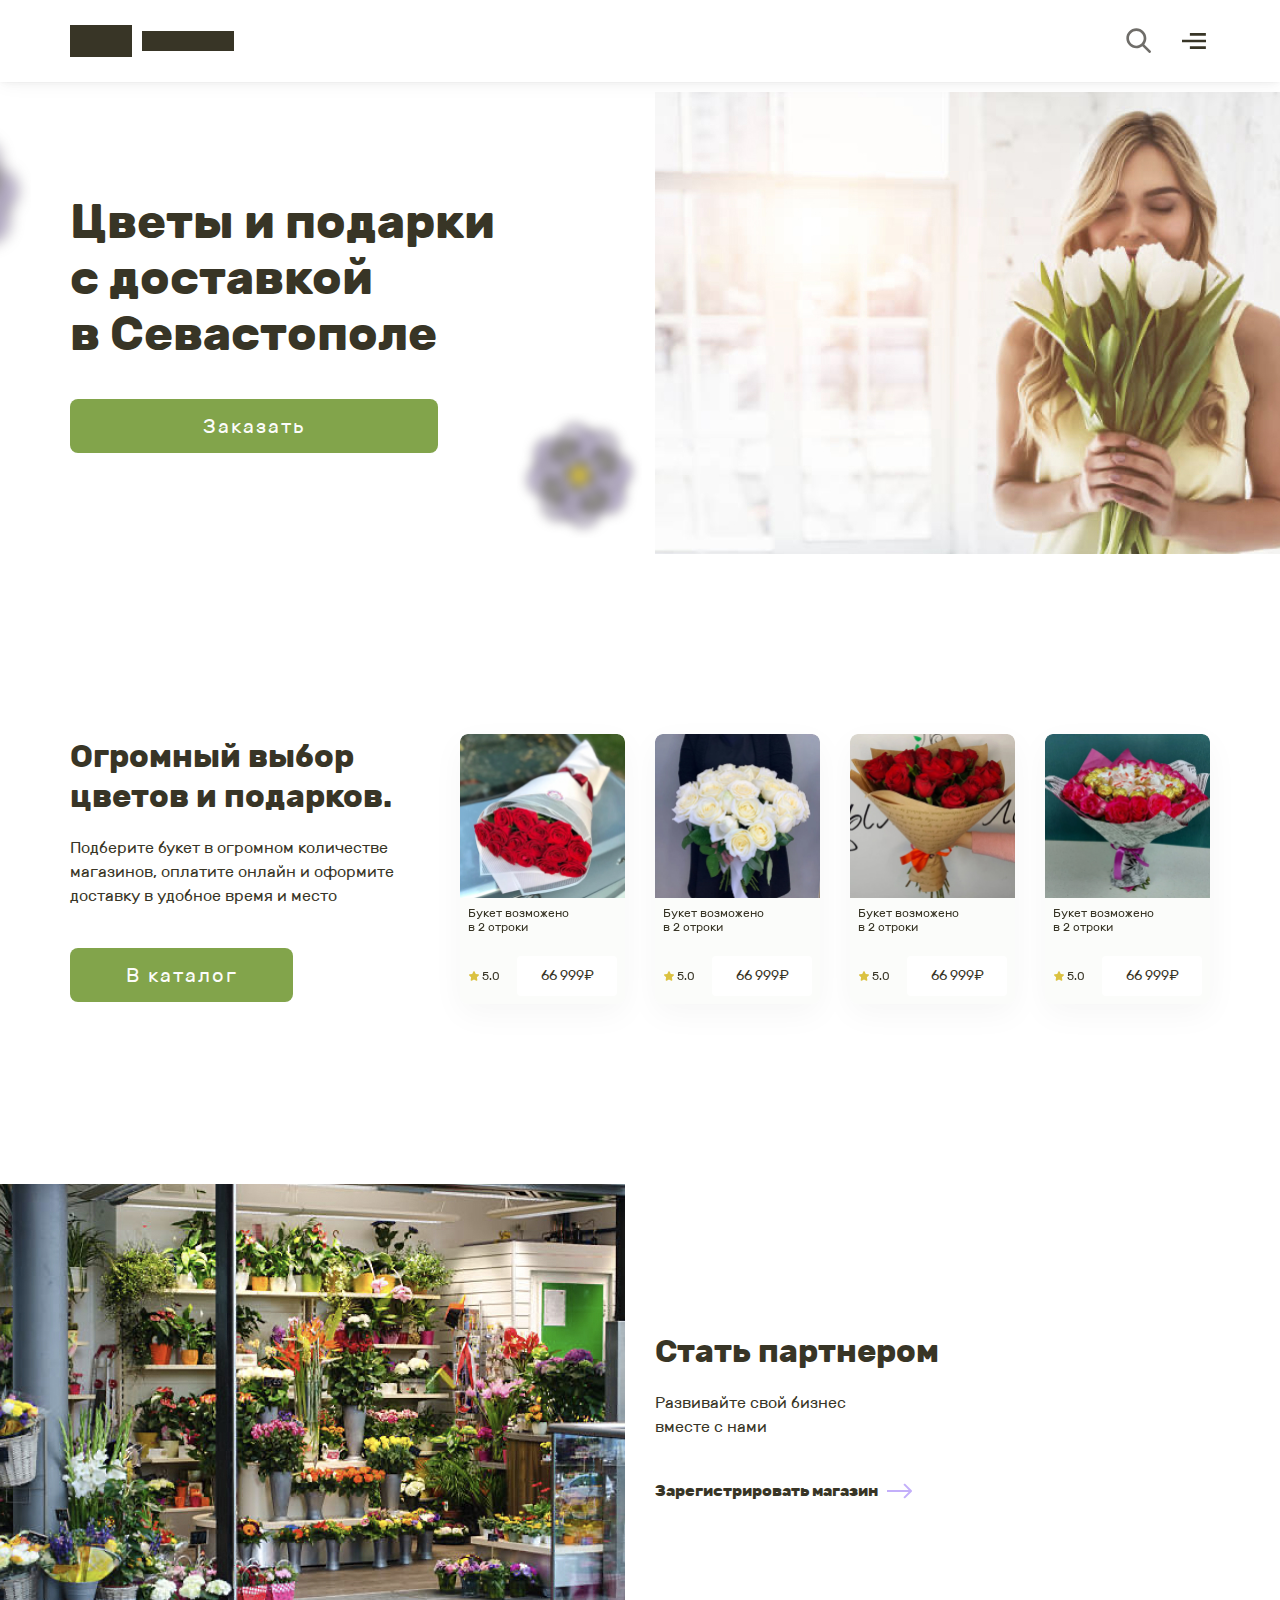
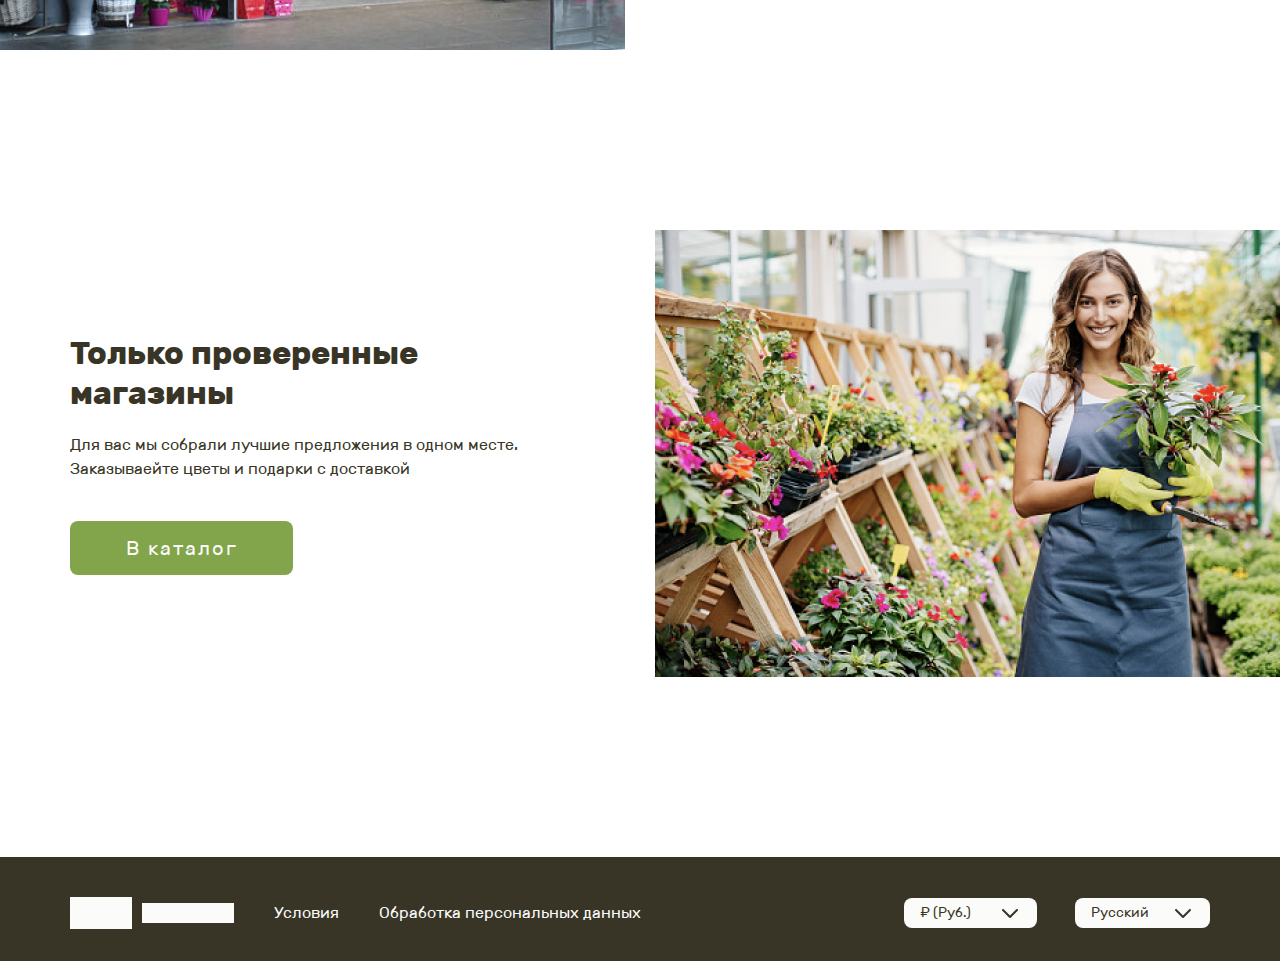
==== commit 94ed85bf: "Add files via upload" ====
--- a/index.html
+++ b/index.html
@@ -20,8 +20,8 @@
 	<link rel="stylesheet" href="libs/slick-1.5.9/slick/slick.css" />
 	<link rel="stylesheet" href="libs/slick-1.5.9/slick/slick-theme.css" />
 	<link rel="stylesheet" href="css/fonts.css" />
-	<link rel="stylesheet" href="css/main.css?ver=1.6" />
-	<link rel="stylesheet" href="css/media.css?ver=1.6" />
+	<link rel="stylesheet" href="css/main.css?ver=1.11" />
+	<link rel="stylesheet" href="css/media.css?ver=1.11" />
 </head>
 <body>
 
@@ -100,60 +100,60 @@
 					<div class="col-lg-8">
 						<ul class="slider-catalog">
 							<li>
-								<a href="#" class="item-catalog">
-									<span class="item-catalog__image">
+								<div class="item-catalog">
+									<div class="item-catalog__image">
 										<img src="img/catalog1.jpg" alt="alt">
-									</span>
-									<span class="item-catalog__content">
-										<span class="item-catalog__title">Букет возможено в 2 строки</span>
-										<span class="item-catalog__bottom">
-											<span class="item-catalog__rating"><img src="img/star.svg" alt="alt">5.0</span>
-											<span class="item-catalog__price">66 999₽ <span class="btn-main">Купить</span></span>
-										</span>
-									</span>
-								</a>
-							</li>
-							<li>
-								<a href="#" class="item-catalog">
-									<span class="item-catalog__image">
+									</div>
+									<div class="item-catalog__content">
+										<div class="item-catalog__title">Букет возможено в 2 строки</div>
+										<div class="item-catalog__bottom">
+											<div class="item-catalog__rating"><img src="img/star.svg" alt="alt">5.0</div>
+											<span class="item-catalog__price">66 999₽ <a href="#" class="btn-main">Купить</a></span>
+										</div>
+									</div>
+								</div>
+							</li>
+							<li>
+								<div class="item-catalog">
+									<div class="item-catalog__image">
 										<img src="img/catalog2.jpg" alt="alt">
-									</span>
-									<span class="item-catalog__content">
-										<span class="item-catalog__title">Букет возможено в 2 строки</span>
-										<span class="item-catalog__bottom">
-											<span class="item-catalog__rating"><img src="img/star.svg" alt="alt">5.0</span>
-											<span class="item-catalog__price">66 999₽ <span class="btn-main">Купить</span></span>
-										</span>
-									</span>
-								</a>
-							</li>
-							<li>
-								<a href="#" class="item-catalog">
-									<span class="item-catalog__image">
+									</div>
+									<div class="item-catalog__content">
+										<div class="item-catalog__title">Букет возможено в 2 строки</div>
+										<div class="item-catalog__bottom">
+											<div class="item-catalog__rating"><img src="img/star.svg" alt="alt">5.0</div>
+											<span class="item-catalog__price">66 999₽ <a href="#" class="btn-main">Купить</a></span>
+										</div>
+									</div>
+								</div>
+							</li>
+							<li>
+								<div class="item-catalog">
+									<div class="item-catalog__image">
 										<img src="img/catalog3.jpg" alt="alt">
-									</span>
-									<span class="item-catalog__content">
-										<span class="item-catalog__title">Букет возможено в 2 строки</span>
-										<span class="item-catalog__bottom">
-											<span class="item-catalog__rating"><img src="img/star.svg" alt="alt">5.0</span>
-											<span class="item-catalog__price">66 999₽ <span class="btn-main">Купить</span></span>
-										</span>
-									</span>
-								</a>
-							</li>
-							<li>
-								<a href="#" class="item-catalog">
-									<span class="item-catalog__image">
+									</div>
+									<div class="item-catalog__content">
+										<div class="item-catalog__title">Букет возможено в 2 строки</div>
+										<div class="item-catalog__bottom">
+											<div class="item-catalog__rating"><img src="img/star.svg" alt="alt">5.0</div>
+											<span class="item-catalog__price">66 999₽ <a href="#" class="btn-main">Купить</a></span>
+										</div>
+									</div>
+								</div>
+							</li>
+							<li>
+								<div class="item-catalog">
+									<div class="item-catalog__image">
 										<img src="img/catalog4.jpg" alt="alt">
-									</span>
-									<span class="item-catalog__content">
-										<span class="item-catalog__title">Букет возможено в 2 строки</span>
-										<span class="item-catalog__bottom">
-											<span class="item-catalog__rating"><img src="img/star.svg" alt="alt">5.0</span>
-											<span class="item-catalog__price">66 999₽ <span class="btn-main">Купить</span></span>
-										</span>
-									</span>
-								</a>
+									</div>
+									<div class="item-catalog__content">
+										<div class="item-catalog__title">Букет возможено в 2 строки</div>
+										<div class="item-catalog__bottom">
+											<div class="item-catalog__rating"><img src="img/star.svg" alt="alt">5.0</div>
+											<span class="item-catalog__price">66 999₽ <a href="#" class="btn-main">Купить</a></span>
+										</div>
+									</div>
+								</div>
 							</li>
 						</ul>
 						<a href="#" class="btn-main">В каталог</a>
@@ -245,7 +245,7 @@
 <script src="libs/waypoints/waypoints-1.6.2.min.js"></script>
 <script src="libs/ion.rangeSlider-master/js/ion.rangeSlider.min.js"></script>
 <script src="libs/jQueryFormStyler-master/jquery.formstyler.min.js"></script>
-<script src="js/common.js?ver=1.6"></script>
+<script src="js/common.js?ver=1.11"></script>
 <!-- Yandex.Metrika counter --><!-- /Yandex.Metrika counter -->
 <!-- Google Analytics counter --><!-- /Google Analytics counter -->
 </body>
--- a/css/main.css
+++ b/css/main.css
@@ -23,7 +23,7 @@
 body textarea:required:valid {
 	
 }
-body {
+body { 
 	font-family: 'Rubik';
 	font-size: 16px; 
 	line-height: 24px;
@@ -41,6 +41,7 @@
 	font-weight: normal;
 }
 .wrapper {
+	padding-top: 82px;
 	overflow: hidden;
 }
 a {
@@ -90,6 +91,11 @@
 	transition: all 0.3s;
 	border-radius: 8px;
 }
+.billbord .btn-main,
+.section-main .btn-main {
+	font-weight: 400;
+	letter-spacing: 2px;
+}
 .btn-main:hover {
 	background-color: #587825;
 }
@@ -112,6 +118,12 @@
 .header {
 	padding: 25px 0;
 	box-shadow: 0px 0px 20px rgba(0, 0, 0, 0.06), 0px 0px 11.713px rgba(0, 0, 0, 0.0455556), 0px 0px 6.37037px rgba(0, 0, 0, 0.0364444), 0px 0px 3.25px rgba(0, 0, 0, 0.03), 0px 0px 1.62963px rgba(0, 0, 0, 0.0235556), 0px 0px 0.787037px rgba(0, 0, 0, 0.0144444);
+	position: fixed;
+	top: 0;
+	left: 0;
+	width: 100%;
+	z-index: 900;
+	background-color: #fff;
 }
 .header__wrap {
 	display: flex;
@@ -365,13 +377,13 @@
 .modal-menu {
 	padding: 25px 28px;
 	width: 452px;
-	font-size: 24px;
-	line-height: 32px;
+	font-size: 16px;
+	line-height: 24px;
 	max-width: 100%;
 	position: absolute;
 	z-index: 10;
-	top: 0;
-	right: 0;
+    top: -25px;
+    right: -30px;
 	display: none;
 	background: #FBFCFA;
 	box-shadow: 0px 0px 20px rgba(0, 0, 0, 0.06), 0px 0px 11.713px rgba(0, 0, 0, 0.0455556), 0px 0px 6.37037px rgba(0, 0, 0, 0.0364444), 0px 0px 3.25px rgba(0, 0, 0, 0.03), 0px 0px 1.62963px rgba(0, 0, 0, 0.0235556), 0px 0px 0.787037px rgba(0, 0, 0, 0.0144444);
@@ -411,6 +423,7 @@
 .modal-menu__close {
 	width: 32px;
 	height: 32px;
+	margin-left: auto;
 	background-image: url(../img/close.svg);
 	background-repeat: no-repeat;
 	background-position: center;
@@ -1008,6 +1021,8 @@
 	top: 0;
 	left: 0;
 	min-width: initial;
+	font-weight: 700;
+	letter-spacing: 0;
 	opacity: 0;
 }
 .item-catalog:hover .item-catalog__price .btn-main {
--- a/css/media.css
+++ b/css/media.css
@@ -4,9 +4,9 @@
 @media only screen and (max-width : 1200px) {
     .image-right img,
     .image-left img {
-     max-width: 500px;
- }
- .title-big {
+       max-width: 500px;
+   }
+   .title-big {
     font-size: 39px;
     line-height: 43px;
 }
@@ -14,7 +14,7 @@
     font-size: 28px;
     line-height: 32px;
     margin-bottom: 15px;
-}
+} 
 .section-main {
     padding-top: 100px;
 }
@@ -29,26 +29,26 @@
     font-size: 16px;
 }
 } 
- 
+
 /* Medium Devices, Desktops */
 @media only screen and (max-width : 992px) {
 
     .billbord .title-big {
-     margin-top: 20px;
- }
- .flower-bg_min {
-     bottom: 0;
- }
-
- .image-left {
-     justify-content: flex-start;
- }
- .image-right,
- .image-left {
-     margin-top: 0px;
-     margin-bottom: 40px;
- }
- .shops  .row > div:nth-child(2) {
+       margin-top: 20px;
+   }
+   .flower-bg_min {
+       bottom: 0;
+   }
+
+   .image-left {
+       justify-content: flex-start;
+   }
+   .image-right,
+   .image-left {
+       margin-top: 0px;
+       margin-bottom: 40px;
+   }
+   .shops  .row > div:nth-child(2) {
     order: -2;
 }
 .text-section {
@@ -203,9 +203,9 @@
         width: 210px;
     }
     .header {
-     padding: 15px 0;
- }
- .title-big {
+       padding: 15px 0;
+   }
+   .title-big {
     font-size: 32px;
     line-height: 36px;
 }
@@ -222,10 +222,10 @@
     margin-top: 33px;
 }
 .image-right img, .image-left img {
- max-width: 100%;
+   max-width: 100%;
 }
 .flower-bg {
- display: none;
+   display: none;
 }
 .title-section {
     font-size: 23px;
@@ -270,7 +270,7 @@
 }
 
 .card-shop .head-store > img {
-max-width: 51px;
+    max-width: 51px;
 }
 .card-shop .head-store__content {
     margin-bottom: 40px;
@@ -349,7 +349,7 @@
     margin-right: 10px;
 }
 .row_top-card > div:nth-child(1) {
-margin-bottom: 30px;
+    margin-bottom: 30px;
 }
 .card__prices {
     padding-bottom: 30px;
@@ -386,6 +386,12 @@
 .modal-wrap {
     padding: 40px 20px;
 }
+.item-catalog__price .btn-main {
+    display: none;
+}
+.item-catalog:hover .item-catalog__price .btn-main {
+    display: inline-flex;
+}
 }
 
 /* Extra Small Devices, Phones */
@@ -475,26 +481,27 @@
         margin-top: 50px;
     }
 
-.row_products .item-catalog__image {
-    height: 145px;
-}
+    .row_products .item-catalog__image {
+        height: 145px;
+    }
     .tabs-sidebar {
         font-size: 16px;
         line-height: 21px;
         margin-bottom: 25px;
     }
-    .item-catalog__price .btn-main {
-        opacity: 1;
-    }
     .item-shop__image {
         height: 93px;
     }
     .modal-wrap .title-middle {
-    margin-top: 24px;
-}
-.modal-wrap {
-    padding: 40px 15px;
-}
+        margin-top: 24px;
+    }
+    .modal-wrap {
+        padding: 40px 15px;
+    }
+    .modal-menu {
+        top: -19px;
+        right: -22px;
+    }
 }
 
 /* Custom, iPhone Retina */
@@ -518,7 +525,7 @@
 /* Small Devices, Tablets */
 @media only screen and (min-width : 768px) {
     .mobile-card-buttons,
-    .catalog-min .col-lg-8 .btn-main {
+    .catalog-min .col-lg-8 > .btn-main {
         display: none !important;
     }
 }
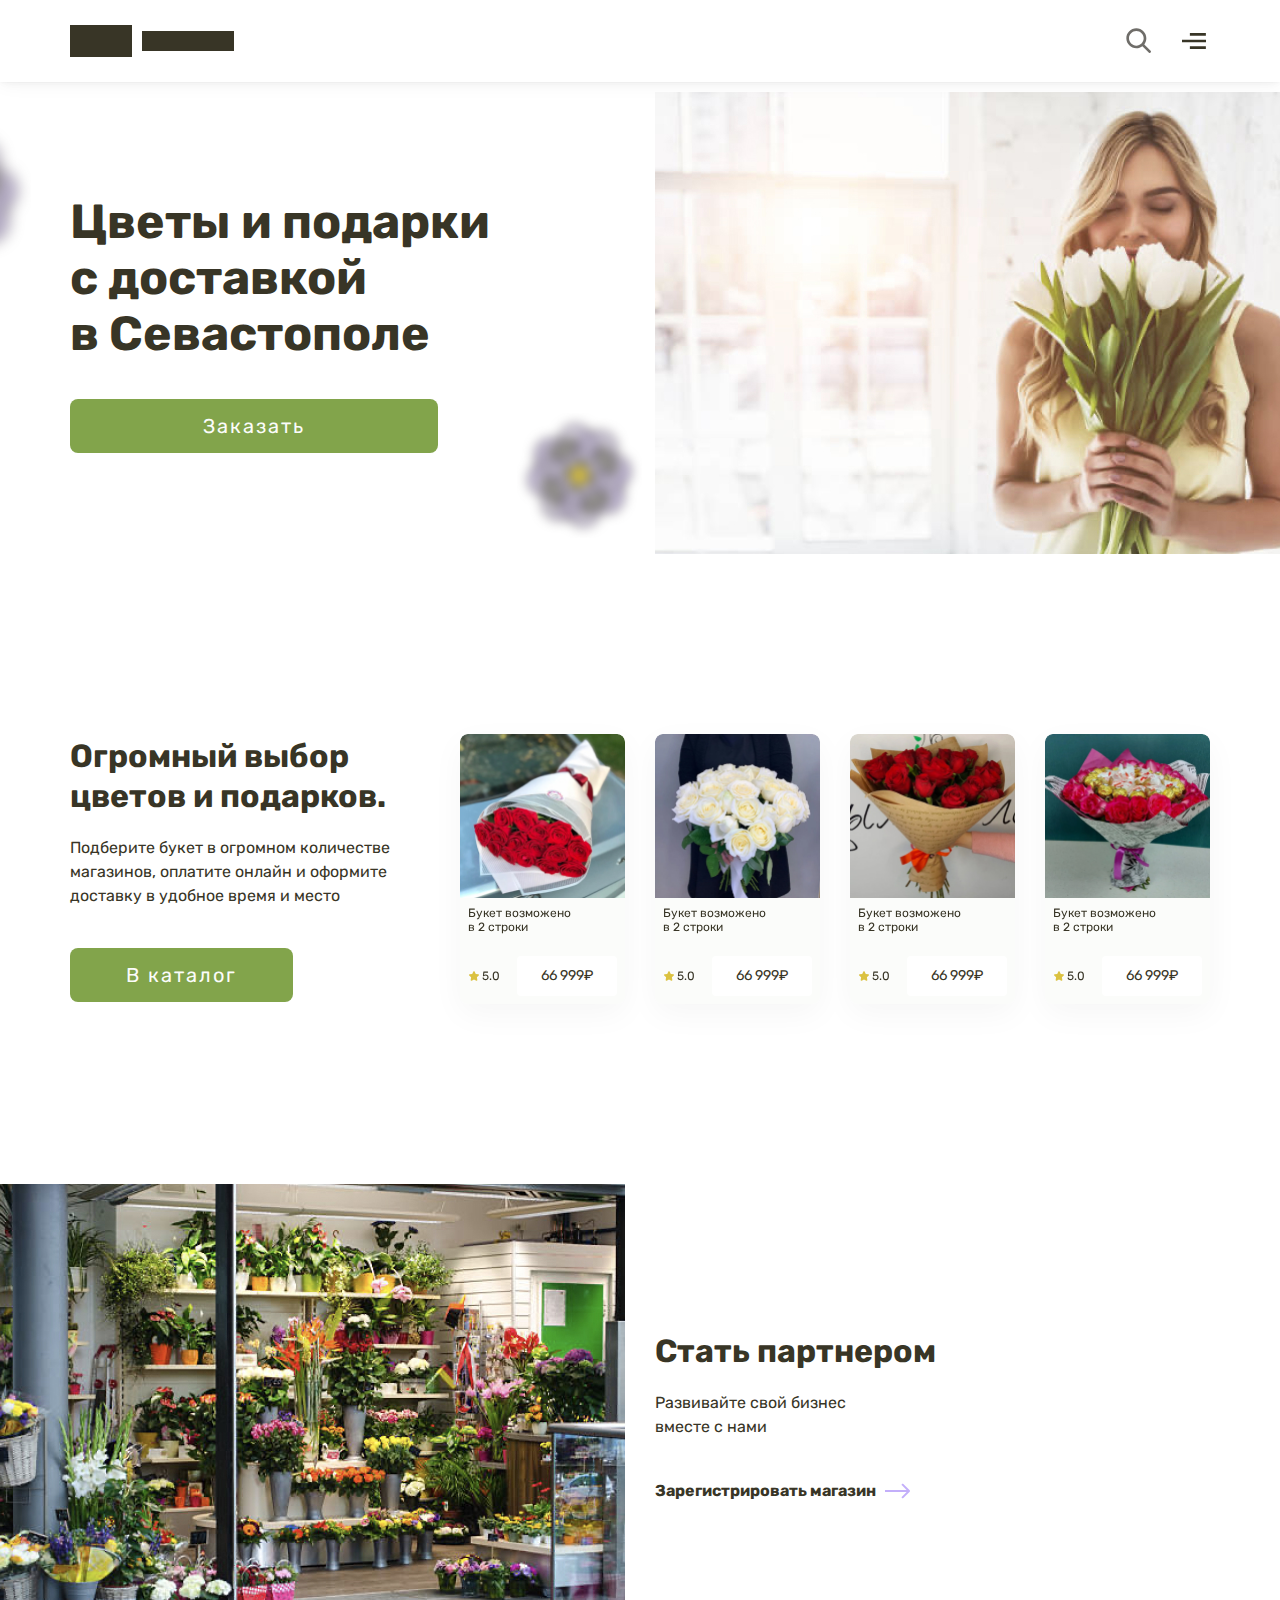
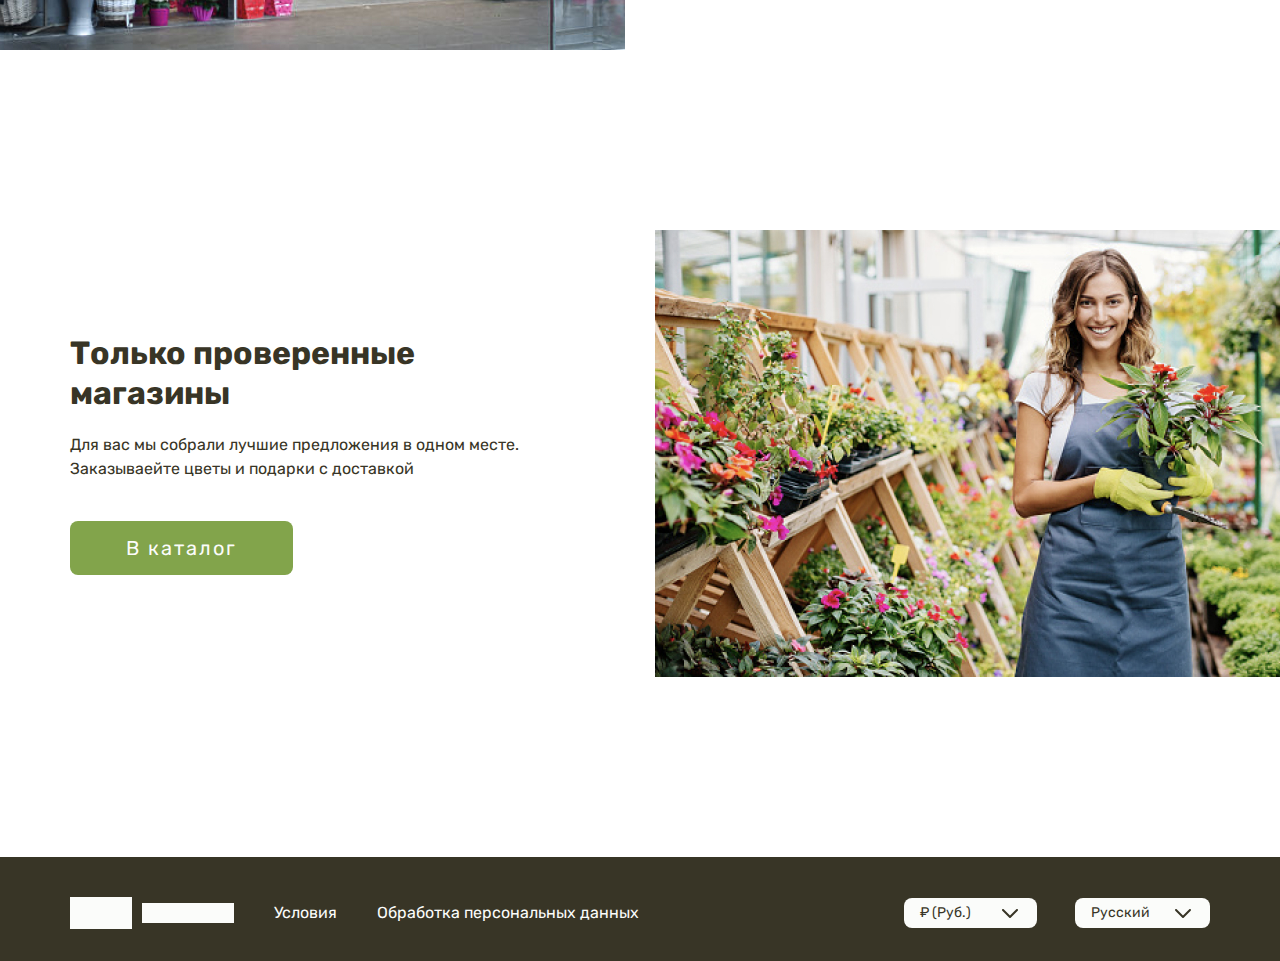
==== commit adba95ad: "Add files via upload" ====
--- a/index.html
+++ b/index.html
@@ -13,15 +13,17 @@
 	<meta name="viewport" content="width=device-width, initial-scale=1.0" />
 	<meta name="format-detection" content="telephone=no" />
 	<link rel="shortcut icon" href="favicon.png" />
+	<link rel="preconnect" href="https://fonts.googleapis.com">
+	<link rel="preconnect" href="https://fonts.gstatic.com" crossorigin>
+	<link href="https://fonts.googleapis.com/css2?family=Rubik:wght@300;500;700;800&display=swap" rel="stylesheet">
 	<link rel="stylesheet" href="libs/bootstrap/bootstrap-grid.css" />
 	<link rel="stylesheet" href="libs/fontawesome-free-5.12.0-web/css/all.min.css" />
 	<link rel="stylesheet" href="libs/ion.rangeSlider-master/css/ion.rangeSlider.min.css" />
 	<link rel="stylesheet" href="libs/fancybox/jquery.fancybox.css" />
 	<link rel="stylesheet" href="libs/slick-1.5.9/slick/slick.css" />
 	<link rel="stylesheet" href="libs/slick-1.5.9/slick/slick-theme.css" />
-	<link rel="stylesheet" href="css/fonts.css" />
-	<link rel="stylesheet" href="css/main.css?ver=1.11" />
-	<link rel="stylesheet" href="css/media.css?ver=1.11" />
+	<link rel="stylesheet" href="css/main.css?ver=1.15" />
+	<link rel="stylesheet" href="css/media.css?ver=1.15" />
 </head>
 <body>
 
@@ -245,7 +247,7 @@
 <script src="libs/waypoints/waypoints-1.6.2.min.js"></script>
 <script src="libs/ion.rangeSlider-master/js/ion.rangeSlider.min.js"></script>
 <script src="libs/jQueryFormStyler-master/jquery.formstyler.min.js"></script>
-<script src="js/common.js?ver=1.11"></script>
+<script src="js/common.js?ver=1.15"></script>
 <!-- Yandex.Metrika counter --><!-- /Yandex.Metrika counter -->
 <!-- Google Analytics counter --><!-- /Google Analytics counter -->
 </body>
--- a/css/main.css
+++ b/css/main.css
@@ -802,6 +802,7 @@
 	font-size: 32px;
 	line-height: 40px;
 	margin-right: 12px;
+	white-space: nowrap;
 	font-weight: 700;
 }
 .card p {
--- a/css/media.css
+++ b/css/media.css
@@ -256,19 +256,25 @@
     margin-top: 0px;
 }
 .row_card {
+    margin: 0 -10px;
     margin-top: 20px;
 }
+.row_card > div {
+    padding: 0 10px;
+}
 .row_card .btn-main {
-    min-width: initial;
-    margin-top: 20px;
-    margin-bottom: 0;
+    font-size: 16px;
+    margin-bottom: 10px;
+    min-width: initial; 
     width: 340px;
     max-width: 100%;
 }
 .section-suggest + .footer {
     margin-top: 80px;
 }
-
+.row_card .quantity {
+    height: 47px;
+}
 .card-shop .head-store > img {
     max-width: 51px;
 }
@@ -326,9 +332,7 @@
     width: 60px;
     height: 60px;
 }
-.row_card {
-    display: none;
-}
+
 .card + .section-suggest {
     display: none;
 }
@@ -339,6 +343,7 @@
     display: flex;
     align-items: center;
     justify-content: space-between;
+    display: none;
 }
 .mobile-card-buttons .btn-main {
     height: 54px;
@@ -356,11 +361,12 @@
 }
 .mobile-card-buttons.active {
     position: fixed;
+    display: flex;
     padding: 10px 0;
     bottom: 0;
     left: 0;
     width: 100%;
-    z-index: 30;
+    z-index: 101;
     max-width: 510px;
     margin: 0 auto;
     right: 0;
@@ -368,7 +374,6 @@
 }
 .footer {
     position: relative;
-    z-index: 50;
 }
 .wrap-card-buttons {
     min-height: 54px;
@@ -389,8 +394,22 @@
 .item-catalog__price .btn-main {
     display: none;
 }
-.item-catalog:hover .item-catalog__price .btn-main {
+.item-catalog.active .item-catalog__price .btn-main {
     display: inline-flex;
+}   
+.card ~ .footer {
+    padding-bottom: 100px;
+}
+.mobile-card-buttons.active::before {
+    position: absolute;
+    display: block;
+    content: " ";
+    width: 1000%;
+    left: -50%;
+    top: 0;
+    height: 100%;
+    background-color: #fff;
+    z-index: -1;
 }
 }
 
@@ -502,8 +521,25 @@
         top: -19px;
         right: -22px;
     }
-}
-
+    .mobile-card-buttons.active {
+        padding: 10px 15px;
+    }
+    .mobile-card-buttons.active::before {
+        display: none;
+    }
+    .row_top-card {
+        margin: 0 -7px;
+    }
+    .row_top-card > div {
+        padding: 0 7px;
+    }
+}
+@media only screen and (max-width : 360px) {
+.price-main {
+    font-size: 27px;
+    line-height: 38px;
+}
+}
 /* Custom, iPhone Retina */
 @media only screen and (max-width : 320px) {
 
